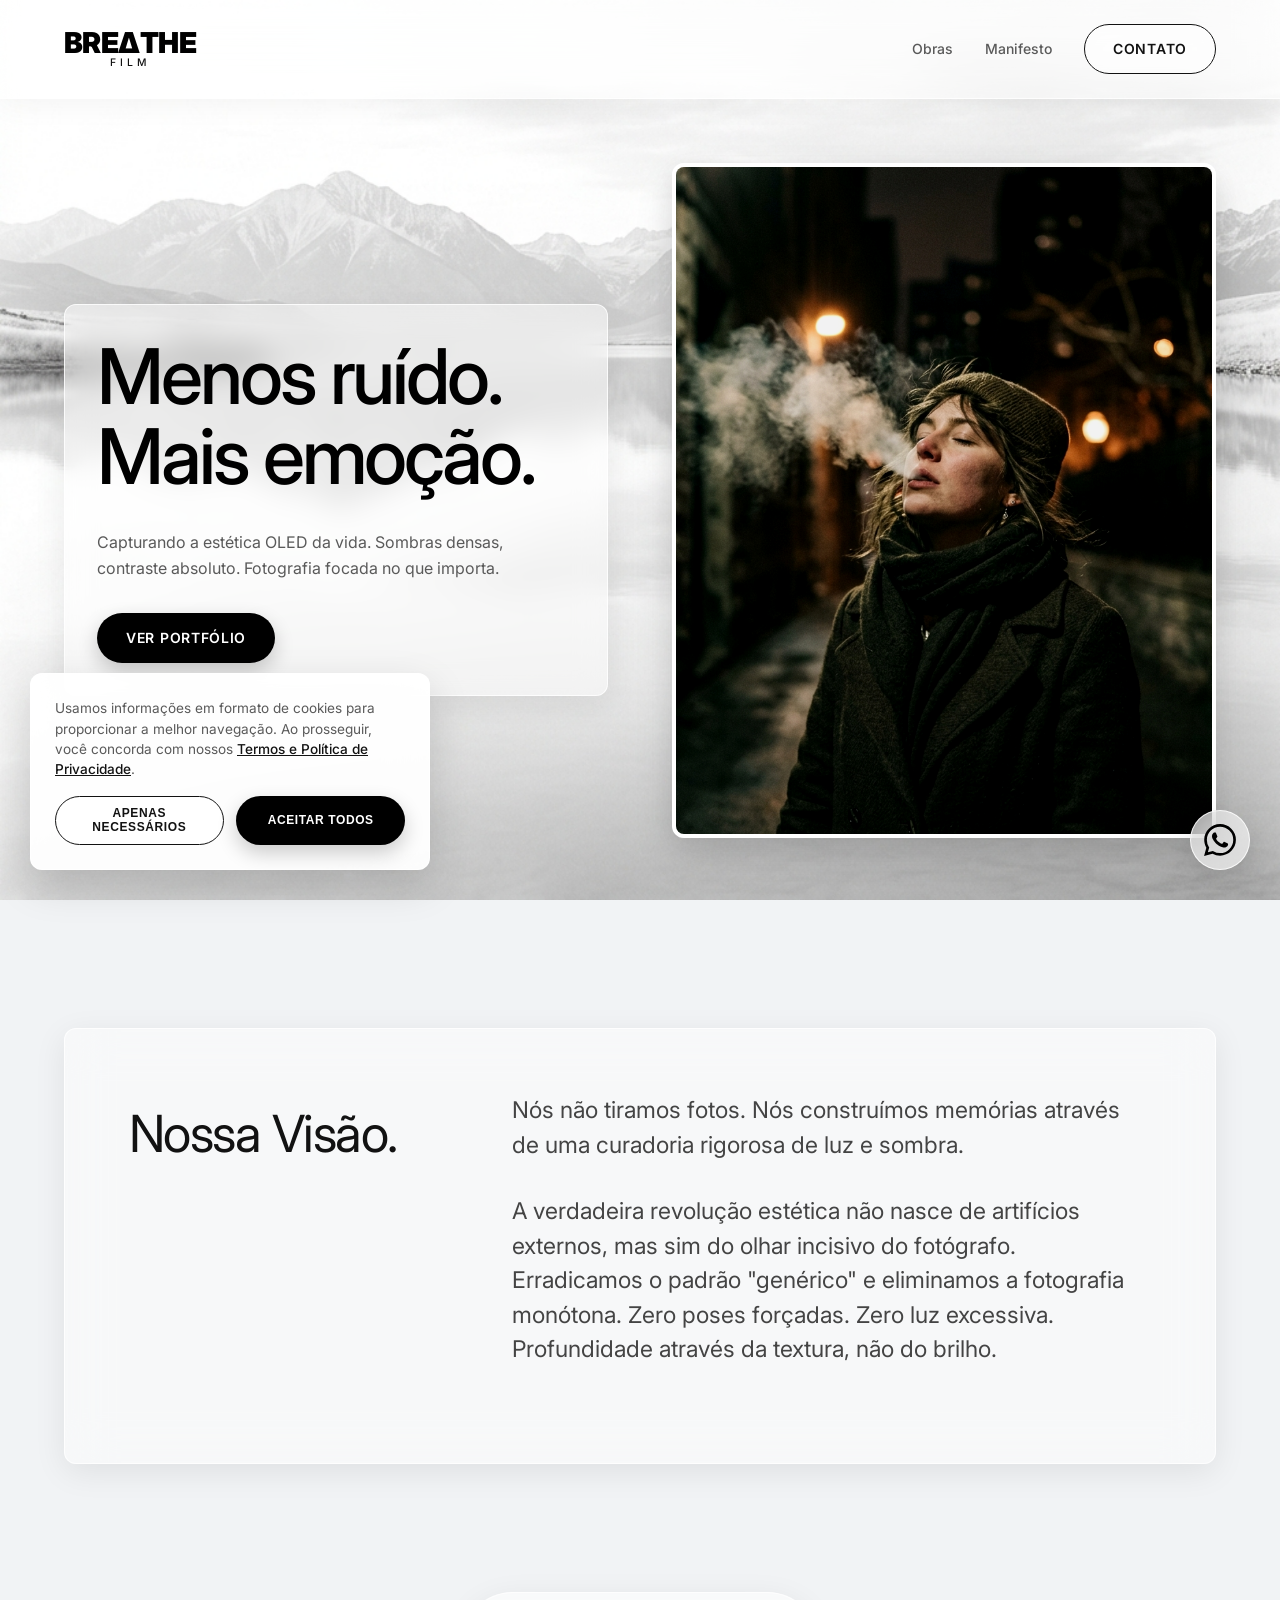
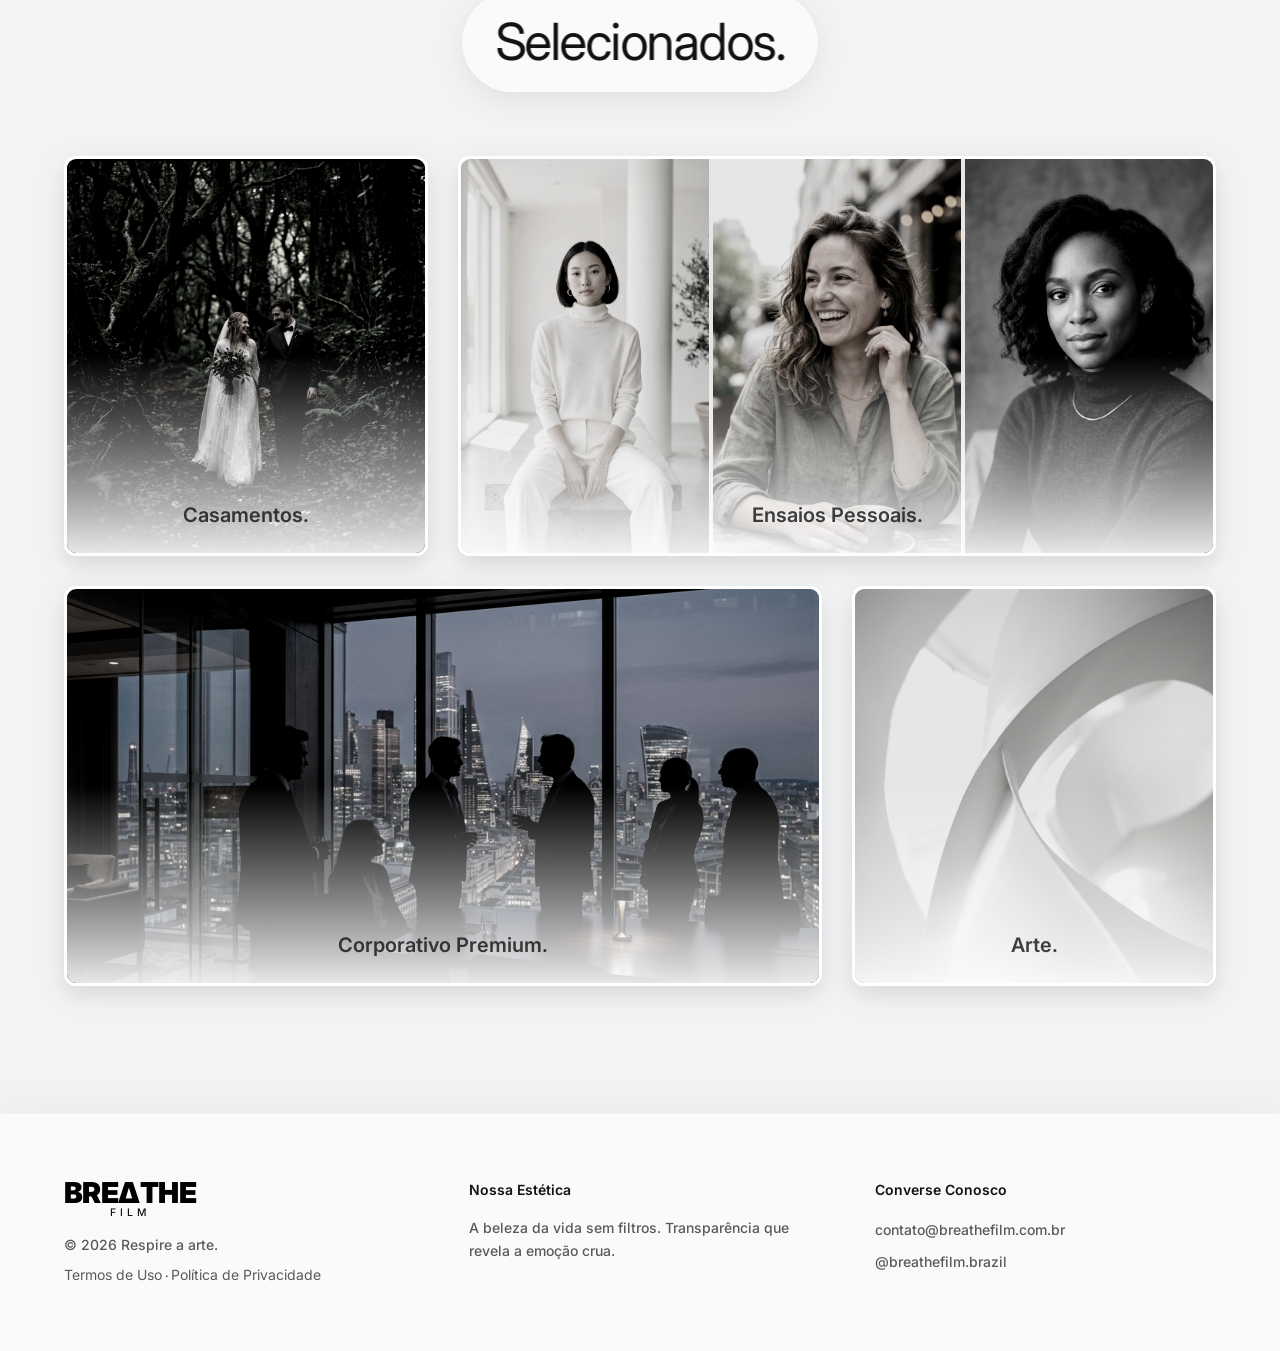
==== index.html @ 8955d92f "feat: expand portfolio with individual category pages and AI-generated imagery" ====
<!DOCTYPE html>
<html lang="pt-BR">
<head>
    <meta charset="UTF-8">
    <meta name="viewport" content="width=device-width, initial-scale=1.0">
    <title>Breathefilm | Produtora de Fotografia Premium & Cinematográfica</title>
    
    <!-- SEO & Meta Tags -->
    <meta name="description" content="A Breathefilm é uma empresa de fotografia especializada em ensaios cinematográficos, fotografia premium, casamentos e fine art. Fotógrafos profissionais que capturam a beleza da vida sem filtros.">
    <meta name="keywords" content="fotógrafo, fotógrafos, empresa de fotografia, fotografia premium, ensaios fotográficos, ensaios pessoais, produtora audiovisual, estúdio de fotografia, fine art, casamento, cinematográfico, Breathefilm">
    <meta name="robots" content="index, follow">
    <meta name="author" content="Breathefilm">
    <link rel="canonical" href="https://breathefilm.com.br/">
    
    <!-- Open Graph (Facebook, LinkedIn, AI crawlers) -->
    <meta property="og:type" content="website">
    <meta property="og:url" content="https://breathefilm.com.br/">
    <meta property="og:title" content="Breathefilm | Empresa de Fotografia Premium">
    <meta property="og:description" content="Ensaios fotográficos cinematográficos, casamentos e obras de arte fotográficas. Transformando sombras e luzes em memórias tangíveis e reais.">
    <meta property="og:image" content="https://breathefilm.com.br/breathefilm_hero.png">
    
    <!-- Schema.org Data (Crucial for AIs like ChatGPT/Perplexity and Google) -->
    <script type="application/ld+json">
    {
      "@context": "https://schema.org",
      "@type": "PhotographyBusiness",
      "name": "Breathefilm",
      "image": "https://breathefilm.com.br/breathefilm_hero.png",
      "@id": "https://breathefilm.com.br/",
      "url": "https://breathefilm.com.br/",
      "telephone": "+5519992449774",
      "email": "contato@breathefilm.com.br",
      "description": "Breathefilm é uma produtora estúdio de fotografia premium e fotógrafos focados em estética cinematográfica. Atuamos em casamentos, ensaios pessoais e fotografias artísticas sob curadoria impecável.",
      "sameAs": [
        "https://instagram.com/breathefilm.brazil"
      ]
    }
    </script>

    <link rel="stylesheet" href="style.css">
    <!-- Fonts incl. Black weights for the robust logo -->
    <link href="https://fonts.googleapis.com/css2?family=Inter:wght@300;400;500;600;800;900&display=swap" rel="stylesheet">
    <link rel="icon" href="favicon.svg" type="image/svg+xml">
</head>
<body>

    
    <nav>
        <div class="logo">
            <span class="logo-main">BRE&Delta;THE</span>
            <span class="logo-sub">FILM</span>
        </div>
        <div class="nav-links">
            <a href="#work">Obras</a>
            <a href="#manifesto">Manifesto</a>
            <a href="#contact" class="btn-outline">Contato</a>
        </div>
    </nav>

    <header class="hero">
        <div class="hero-content">
            <h1>Menos ruído.<br>Mais emoção.</h1>
            <p>Capturando a estética OLED da vida. Sombras densas, contraste absoluto. Fotografia focada no que importa.</p>
            <div class="hero-actions">
                <a href="#work" class="btn-primary">Ver Portfólio</a>
            </div>
        </div>
        <div class="hero-image">
            <!-- Usando a imagem gerada de alta qualidade. Copiarei a imagem posteriormente ou deixarei o source original -->
            <img src="breathefilm_hero.png" alt="Retrato Cinematográfico Breathefilm" id="hero-img">
        </div>
    </header>

    <section id="manifesto" class="manifesto-section">
        <div class="manifesto-grid">
            <div class="manifesto-title">
                <h2>Nossa Visão.</h2>
            </div>
            <div class="manifesto-text">
                <p>Nós não tiramos fotos. Nós construímos memórias através de uma curadoria rigorosa de luz e sombra.</p>
                <p>A verdadeira revolução estética não nasce de artifícios externos, mas sim do olhar incisivo do fotógrafo. Erradicamos o padrão "genérico" e eliminamos a fotografia monótona. Zero poses forçadas. Zero luz excessiva. Profundidade através da textura, não do brilho.</p>
            </div>
        </div>
    </section>

    <section id="work" class="work-section">
        <h2>Selecionados.</h2>
        <div class="portfolio-grid">
            <a href="casamentos.html" class="portfolio-item" style="text-decoration: none;">
                <img src="breathefilm_wedding.png" alt="Fotografia de Casamento" class="portfolio-img">
                <div class="dark-ph overlay-text">
                    <span>Casamentos.</span>
                </div>
            </a>
            <a href="ensaios-pessoais.html" class="portfolio-item col-span-2 mosaic-container" style="text-decoration: none;">
                <div class="mosaic-grid">
                    <img src="p1.png" alt="Ensaio 1" class="mosaic-img">
                    <img src="p2.png" alt="Ensaio 2" class="mosaic-img">
                    <img src="p3.png" alt="Ensaio 3" class="mosaic-img">
                </div>
                <div class="dark-ph overlay-text">
                    <span>Ensaios Pessoais.</span>
                </div>
            </a>
            <a href="corporativo-premium.html" class="portfolio-item col-span-2" style="text-decoration: none;">
                <img src="breathefilm_corp.png" alt="Fotografia Corporativa" class="portfolio-img">
                <div class="dark-ph overlay-text">
                    <span>Corporativo Premium.</span>
                </div>
            </a>
            <a href="arte.html" class="portfolio-item" style="text-decoration: none;">
                <img src="art.png" alt="Fotografia de Arte" class="portfolio-img">
                <div class="dark-ph overlay-text">
                    <span>Arte.</span>
                </div>
            </a>
        </div>
    </section>

    <footer id="contact">
        <div class="footer-content">
            <div class="footer-col">
                <div class="logo">
                    <span class="logo-main">BRE&Delta;THE</span>
                    <span class="logo-sub">FILM</span>
                </div>
                <p style="margin-top: 1rem; margin-bottom: 0.5rem;">&copy; 2026 Respire a arte.</p>
                <div class="legal-links" style="font-size: 0.75rem;">
                    <a href="#" data-modal="terms" class="link-hover" style="color: var(--text-muted); font-weight:400;">Termos de Uso</a> &middot; 
                    <a href="#" data-modal="privacy" class="link-hover" style="color: var(--text-muted); font-weight:400;">Política de Privacidade</a>
                </div>
            </div>
            <div class="footer-col">
                <h3>Nossa Estética</h3>
                <p>A beleza da vida sem filtros. Transparência que revela a emoção crua.</p>
            </div>
            <div class="footer-col">
                <h3>Converse Conosco</h3>
                <a href="mailto:contato@breathefilm.com.br" class="link-hover">contato@breathefilm.com.br</a><br>
                <a href="https://instagram.com/breathefilm.brazil" target="_blank" class="link-hover" style="display:inline-block; margin-top: 8px;">@breathefilm.brazil</a>
            </div>
        </div>
    </footer>

    <!-- WhatsApp Floating Button -->
    <a href="https://wa.me/5519992449774" target="_blank" class="whatsapp-float" aria-label="Falar conosco no WhatsApp">
        <svg xmlns="http://www.w3.org/2000/svg" viewBox="0 0 24 24" fill="currentColor">
            <path d="M17.472 14.382c-.297-.149-1.758-.867-2.03-.967-.273-.099-.471-.148-.67.15-.197.297-.767.966-.94 1.164-.173.199-.347.223-.644.075-.297-.15-1.255-.463-2.39-1.475-.888-.788-1.489-1.761-1.663-2.06-.173-.297-.018-.458.13-.606.134-.133.298-.347.446-.52.149-.174.198-.298.298-.497.099-.198.05-.371-.025-.52-.075-.149-.669-1.612-.916-2.207-.242-.579-.487-.5-.669-.51h-.57c-.198 0-.52.074-.792.372-.272.297-1.04 1.016-1.04 2.479 0 1.462 1.065 2.875 1.213 3.074.149.198 2.096 3.2 5.077 4.487.709.306 1.262.489 1.694.625.712.227 1.36.195 1.871.118.571-.085 1.758-.719 2.006-1.413.248-.694.248-1.289.173-1.413-.074-.124-.272-.198-.57-.347m-5.421 7.403h-.004a9.87 9.87 0 01-5.031-1.378l-.361-.214-3.741.982.998-3.648-.235-.374a9.86 9.86 0 01-1.51-5.26c.001-5.45 4.436-9.884 9.888-9.884 2.64 0 5.122 1.03 6.988 2.898a9.825 9.825 0 012.893 6.994c-.003 5.45-4.437 9.884-9.885 9.884m8.413-18.297A11.815 11.815 0 0012.05 0C5.495 0 .16 5.335.157 11.892c0 2.096.547 4.142 1.588 5.945L.057 24l6.305-1.654a11.882 11.882 0 005.683 1.448h.005c6.554 0 11.89-5.335 11.893-11.893a11.821 11.821 0 00-3.48-8.413Z"/>
        </svg>
    </a>

    <!-- Modals -->
    <div class="modal-overlay" id="terms-modal">
        <div class="modal-content">
            <button class="modal-close" aria-label="Fechar">&times;</button>
            <h2>Termos de Uso</h2>
            <div class="modal-body">
                <p>Ao acessar e utilizar o site da Breathefilm, você concorda com nossos termos. Todo o material visual (fotografias, layouts e design) e textos presentes neste site são de propriedade exclusiva da Breathefilm e estão protegidos por leis de direitos autorais e propriedade intelectual.</p>
                <p>É expressamente proibida a reprodução, cópia, distribuição ou uso comercial ou pessoal de nossas fotografias sem prévia autorização documentada e assinada pelos administradores da empresa.</p>
                <p>O conteúdo deste site destina-se estritamente à apreciação de portfólio e fins informativos sobre nossos serviços. Nos reservamos o direito de recusar serviços e atualizar estes termos sem aviso prévio.</p>
            </div>
        </div>
    </div>

    <div class="modal-overlay" id="privacy-modal">
        <div class="modal-content">
            <button class="modal-close" aria-label="Fechar">&times;</button>
            <h2>Política de Privacidade</h2>
            <div class="modal-body">
                <p>Esta Política de Privacidade descreve como a Breathefilm coleta e trata seus dados pessoais, em total conformidade com a Lei Geral de Proteção de Dados (LGPD - Lei nº 13.709/2018).</p>
                <p><strong>1. Coleta de Dados:</strong> Coletamos informações (como nome, e-mail e telefone) estritamente no momento do seu contato voluntário via WhatsApp ou e-mail, para os únicos fins de formular propostas e conversar sobre o seu evento ou ensaio.</p>
                <p><strong>2. Uso e Compartilhamento:</strong> Seus dados não são vendidos, alugados ou compartilhados com terceiros sob nenhuma hipótese legal não exigida. Seus dados são resguardados em banco de dados privado de acesso exclusivo da nossa equipe.</p>
                <p><strong>3. Seus Direitos (LGPD):</strong> Você detém o direito pleno de solicitar o acesso, revisão, alteração ou exclusão imediata de todos os seus dados contidos a qualquer momento entrando em contato através dos nossos canais abertos.</p>
            </div>
        </div>
    </div>

    <!-- Cookie Banner -->
    <div id="cookie-banner" class="cookie-banner">
        <p>Usamos informações em formato de cookies para proporcionar a melhor navegação. Ao prosseguir, você concorda com nossos <a href="#" data-modal="privacy">Termos e Política de Privacidade</a>.</p>
        <div class="cookie-actions">
            <button id="reject-cookies" class="btn-outline">Apenas Necessários</button>
            <button id="accept-cookies" class="btn-primary">Aceitar Todos</button>
        </div>
    </div>

    <script src="script.js"></script>
</body>
</html>
---- style.css ----
:root {
    --bg-color: #f1f3f5; /* Light backdrop */
    --text-primary: #121212;
    --text-muted: #5a5a5a;
    
    /* Light Glassmorphism Base */
    --glass-bg: rgba(255, 255, 255, 0.45);
    --glass-border: rgba(255, 255, 255, 0.8);
    --glass-highlight: rgba(255, 255, 255, 0.9);
    --glass-shadow: 0 8px 32px rgba(0, 0, 0, 0.08); /* Soft shadows */
    
    --accent: #000000;
    
    --space-sm: 1rem;
    --space-md: 2rem;
    --space-lg: 4rem;
    --space-xl: 8rem;
    
    --radius: 12px;
    --spring-ease: cubic-bezier(0.175, 0.885, 0.32, 1.275);
    --transition-smooth: 0.5s cubic-bezier(0.16, 1, 0.3, 1);
}

* {
    margin: 0;
    padding: 0;
    box-sizing: border-box;
}

body {
    background-color: var(--bg-color);
    background-image: url('bg-light.png');
    background-size: cover;
    background-position: center bottom;
    background-attachment: fixed;
    color: var(--text-primary);
    font-family: 'Inter', sans-serif;
    line-height: 1.6;
    -webkit-font-smoothing: antialiased;
    -moz-osx-font-smoothing: grayscale;
    overflow-x: hidden;
    position: relative;
}

/* :: Typography :: */
h1 {
    font-size: clamp(2.5rem, 6vw, 5.5rem);
    font-weight: 500;
    line-height: 1.05;
    letter-spacing: -0.04em;
    margin-bottom: var(--space-md);
    color: var(--accent);
}

h2 {
    font-size: clamp(2rem, 4vw, 3.5rem);
    font-weight: 400;
    letter-spacing: -0.03em;
    margin-bottom: var(--space-md);
}

p {
    font-size: clamp(1rem, 1.2vw, 1.125rem);
    color: var(--text-muted);
    max-width: 60ch;
}

a {
    color: var(--text-primary);
    text-decoration: none;
    transition: var(--transition-smooth);
}

/* :: Nav (Light Glassmorphism) :: */
nav {
    display: flex;
    justify-content: space-between;
    align-items: center;
    padding: 1.5rem 5%;
    position: fixed;
    top: 0;
    left: 0;
    width: 100%;
    z-index: 1000;
    background: rgba(255, 255, 255, 0.5);
    backdrop-filter: blur(20px);
    -webkit-backdrop-filter: blur(20px);
    border-bottom: 1px solid var(--glass-border);
    box-shadow: 0 4px 30px rgba(0, 0, 0, 0.05);
    transition: all var(--transition-smooth);
}

.logo {
    display: inline-flex;
    flex-direction: column;
    align-items: center;
    justify-content: center;
    line-height: 1;
}

.logo-main {
    font-weight: 900;
    font-size: 1.8rem;
    letter-spacing: -0.02em;
    color: var(--accent);
    text-transform: uppercase;
}

.logo-sub {
    font-weight: 500;
    font-size: 0.65rem;
    letter-spacing: 0.4em;
    text-transform: uppercase;
    color: var(--text-primary);
}

.nav-links {
    display: flex;
    gap: var(--space-md);
    align-items: center;
}

.nav-links a:not(.btn-outline) {
    font-size: 0.875rem;
    color: var(--text-muted);
    font-weight: 500;
    position: relative;
}

.nav-links a:not(.btn-outline)::after {
    content: '';
    position: absolute;
    bottom: -4px;
    left: 0;
    width: 0;
    height: 1px;
    background: var(--text-primary);
    transition: var(--transition-smooth);
}

.nav-links a:not(.btn-outline):hover {
    color: var(--text-primary);
}

.nav-links a:not(.btn-outline):hover::after {
    width: 100%;
}

/* :: Buttons :: */
.btn-outline, .btn-primary {
    display: inline-flex;
    align-items: center;
    justify-content: center;
    padding: 0.8rem 1.75rem;
    font-size: 0.875rem;
    font-weight: 600;
    border-radius: 50px;
    transition: var(--transition-smooth);
    cursor: pointer;
    text-transform: uppercase;
    letter-spacing: 0.05em;
    backdrop-filter: blur(10px);
    -webkit-backdrop-filter: blur(10px);
}

.btn-outline {
    background: rgba(255, 255, 255, 0.3);
    border: 1px solid var(--text-primary);
    color: var(--text-primary);
}

.btn-outline:hover {
    background: var(--text-primary);
    color: #ffffff;
    transform: translateY(-2px);
    box-shadow: 0 10px 20px rgba(0,0,0,0.15);
}

.btn-primary {
    background: var(--accent);
    color: #ffffff;
    border: 1px solid transparent;
    margin-top: var(--space-md);
    box-shadow: 0 8px 20px rgba(0,0,0,0.2);
}

.btn-primary:hover {
    background: #ffffff;
    color: var(--accent);
    border-color: var(--accent);
    transform: translateY(-2px);
    box-shadow: 0 12px 24px rgba(0,0,0,0.15);
}

/* :: Hero :: */
.hero {
    min-height: 100vh;
    display: grid;
    grid-template-columns: 1fr 1fr;
    align-items: center;
    padding: 100px 5% 0 5%;
    gap: var(--space-lg);
    position: relative;
    z-index: 10;
}

.hero-content {
    opacity: 0;
    transform: translateY(30px);
    animation: fadeUp 1s var(--transition-smooth) forwards;
    animation-delay: 0.2s;
    background: rgba(255, 255, 255, 0.5); /* Glass card for readability over background */
    padding: var(--space-md);
    border-radius: var(--radius);
    backdrop-filter: blur(15px);
    -webkit-backdrop-filter: blur(15px);
    border: 1px solid var(--glass-border);
    box-shadow: var(--glass-shadow);
}

.hero-image {
    position: relative;
    width: 100%;
    height: 75vh;
    border-radius: var(--radius);
    overflow: hidden;
    opacity: 0;
    animation: fadeUp 1s var(--transition-smooth) forwards;
    animation-delay: 0.4s;
    background: var(--glass-bg);
    border: 4px solid #ffffff;
    box-shadow: var(--glass-shadow), 0 20px 40px rgba(0,0,0,0.1);
}

.hero-image img {
    width: 100%;
    height: 100%;
    object-fit: cover;
    filter: sepia(0.05) contrast(1.05) brightness(0.95);
    transition: transform 15s ease, filter var(--transition-smooth);
}

.hero-image:hover img {
    transform: scale(1.08);
    filter: sepia(0) contrast(1.1) brightness(1);
}

/* :: Manifesto :: */
.manifesto-section {
    padding: var(--space-xl) 5%;
    position: relative;
    z-index: 10;
}

.manifesto-grid {
    display: grid;
    grid-template-columns: 1fr 2fr;
    gap: var(--space-lg);
    background: var(--glass-bg);
    backdrop-filter: blur(24px);
    -webkit-backdrop-filter: blur(24px);
    border: 1px solid var(--glass-border);
    border-radius: var(--radius);
    padding: var(--space-lg);
    box-shadow: var(--glass-shadow);
    transition: var(--transition-smooth);
}

.manifesto-grid:hover {
    background: var(--glass-highlight);
    transform: translateY(-5px);
    box-shadow: 0 15px 40px rgba(0,0,0,0.12);
}

.manifesto-text p {
    font-size: clamp(1.2rem, 1.8vw, 1.75rem);
    line-height: 1.5;
    margin-bottom: var(--space-md);
    color: #444444;
    transition: color var(--transition-smooth);
    font-weight: 400;
}

.manifesto-text p:hover {
    color: var(--text-primary);
}

/* :: Work / Portfolio :: */
.work-section {
    padding: 0 5% var(--space-xl) 5%;
    position: relative;
    z-index: 10;
}

.work-section h2 {
    text-align: center;
    margin-bottom: var(--space-lg);
    background: rgba(255, 255, 255, 0.6);
    display: inline-block;
    padding: 0.5rem 2rem;
    border-radius: 50px;
    backdrop-filter: blur(10px);
    -webkit-backdrop-filter: blur(10px);
    box-shadow: var(--glass-shadow);
    border: 1px solid var(--glass-border);
    margin-left: 50%;
    transform: translateX(-50%);
}

.portfolio-grid {
    display: grid;
    grid-template-columns: repeat(3, 1fr);
    grid-auto-rows: 400px;
    gap: 30px;
}

.portfolio-item {
    position: relative;
    border-radius: var(--radius);
    overflow: hidden;
    background: rgba(255,255,255,0.7);
    backdrop-filter: blur(12px);
    -webkit-backdrop-filter: blur(12px);
    border: 3px solid #ffffff;
    box-shadow: var(--glass-shadow), 0 10px 20px rgba(0,0,0,0.05);
    transition: var(--transition-smooth);
    cursor: crosshair;
}

.portfolio-img {
    width: 100%;
    height: 100%;
    object-fit: cover;
    filter: grayscale(0.8) contrast(1.1) brightness(0.9);
    transition: transform 10s ease, filter var(--transition-smooth);
}

.portfolio-item:hover {
    border-color: #ffffff;
    box-shadow: 0 15px 40px rgba(0,0,0,0.15);
    transform: translateY(-8px);
}

.portfolio-item:hover .portfolio-img,
.portfolio-item:hover .mosaic-grid {
    transform: scale(1.05);
    filter: grayscale(0) contrast(1.1) brightness(1.05);
}

@media (max-width: 1024px) {
    .portfolio-item.in-view {
        border-color: #ffffff;
        box-shadow: 0 15px 40px rgba(0,0,0,0.15);
        transform: translateY(-8px);
    }
    
    .portfolio-item.in-view .portfolio-img,
    .portfolio-item.in-view .mosaic-grid {
        transform: scale(1.05);
        filter: grayscale(0) contrast(1.1) brightness(1.05);
    }
}

.mosaic-grid {
    display: grid;
    grid-template-columns: repeat(3, 1fr);
    width: 100%;
    height: 100%;
    gap: 4px;
    transition: transform 10s ease, filter var(--transition-smooth);
    filter: grayscale(0.8) contrast(1.1) brightness(0.9);
    background: #ffffff;
}

.mosaic-img {
    width: 100%;
    height: 100%;
    object-fit: cover;
}

.col-span-2 {
    grid-column: span 2;
}

.dark-ph {
    width: 100%;
    height: 100%;
    display: flex;
    align-items: center;
    justify-content: center;
    font-size: 1.25rem;
    font-weight: 500;
    color: var(--text-muted);
    transition: transform var(--transition-smooth);
}

.overlay-text {
    position: absolute;
    top: 0;
    left: 0;
    z-index: 10;
    pointer-events: none;
    background: linear-gradient(to top, rgba(255,255,255,0.9) 0%, rgba(255,255,255,0) 50%);
    width: 100%;
    height: 100%;
    display: flex;
    align-items: flex-end;
    padding: 2rem;
}

.overlay-text span {
    color: var(--text-primary);
    transform: translateY(10px);
    opacity: 0.8;
    transition: var(--transition-smooth);
    font-weight: 600;
}

.portfolio-item:hover .overlay-text span {
    transform: translateY(0);
    opacity: 1;
}

.portfolio-item:hover .dark-ph {
    transform: scale(1.02);
    color: var(--text-primary);
}

@media (max-width: 1024px) {
    .portfolio-item.in-view .overlay-text span {
        transform: translateY(0);
        opacity: 1;
    }

    .portfolio-item.in-view .dark-ph {
        transform: scale(1.02);
        color: var(--text-primary);
    }
}

/* :: Footer :: */
footer {
    padding: var(--space-lg) 5%;
    border-top: 1px solid var(--glass-border);
    background: rgba(255,255,255,0.6);
    backdrop-filter: blur(20px);
    -webkit-backdrop-filter: blur(20px);
    position: relative;
    z-index: 10;
    box-shadow: 0 -10px 40px rgba(0,0,0,0.03);
}

.footer-content {
    display: grid;
    grid-template-columns: repeat(3, 1fr);
    gap: var(--space-lg);
}

footer h3 {
    font-size: 0.875rem;
    font-weight: 600;
    margin-bottom: var(--space-sm);
    color: var(--text-primary);
}

footer p, footer a {
    font-size: 0.875rem;
    color: var(--text-muted);
    font-weight: 500;
}

.link-hover:hover {
    color: var(--text-primary);
    text-decoration: underline;
    text-underline-offset: 4px;
}

/* :: Animations :: */
@keyframes fadeUp {
    from {
        opacity: 0;
        transform: translateY(30px);
    }
    to {
        opacity: 1;
        transform: translateY(0);
    }
}

/* :: WhatsApp Floating Button :: */
.whatsapp-float {
    position: fixed;
    bottom: 30px;
    right: 30px;
    width: 60px;
    height: 60px;
    background: rgba(255, 255, 255, 0.6);
    backdrop-filter: blur(20px);
    -webkit-backdrop-filter: blur(20px);
    border: 1px solid var(--glass-border);
    border-radius: 50%;
    display: flex;
    align-items: center;
    justify-content: center;
    color: var(--accent);
    box-shadow: 0 10px 25px rgba(0,0,0,0.1);
    z-index: 9999;
    transition: var(--transition-smooth);
}

.whatsapp-float:hover {
    background: var(--text-primary);
    color: #ffffff;
    transform: translateY(-5px) scale(1.05);
    box-shadow: 0 15px 35px rgba(0,0,0,0.25);
    border-color: transparent;
}

.whatsapp-float svg {
    width: 32px;
    height: 32px;
}

/* :: Modals :: */
.modal-overlay {
    position: fixed;
    top: 0;
    left: 0;
    width: 100vw;
    height: 100vh;
    background: rgba(0, 0, 0, 0.5);
    backdrop-filter: blur(12px);
    -webkit-backdrop-filter: blur(12px);
    display: flex;
    align-items: center;
    justify-content: center;
    z-index: 10000;
    opacity: 0;
    pointer-events: none;
    transition: var(--transition-smooth);
}

.modal-overlay.active {
    opacity: 1;
    pointer-events: all;
}

.modal-content {
    background: rgba(255, 255, 255, 0.9);
    backdrop-filter: blur(24px);
    -webkit-backdrop-filter: blur(24px);
    border: 1px solid var(--glass-border);
    border-radius: var(--radius);
    width: 90%;
    max-width: 650px;
    padding: var(--space-lg);
    box-shadow: 0 40px 80px rgba(0,0,0,0.2);
    transform: translateY(30px) scale(0.95);
    transition: var(--transition-smooth);
    position: relative;
    max-height: 85vh;
    overflow-y: auto;
}

.modal-overlay.active .modal-content {
    transform: translateY(0) scale(1);
}

.modal-content h2 {
    font-size: 1.7rem;
    margin-bottom: 1.5rem;
    color: var(--accent);
}

.modal-body p {
    font-size: 0.95rem;
    color: var(--text-muted);
    margin-bottom: 1.2rem;
    line-height: 1.6;
}

.modal-body strong {
    color: var(--text-primary);
}

.modal-close {
    position: absolute;
    top: 20px;
    right: 20px;
    background: transparent;
    border: none;
    font-size: 2rem;
    line-height: 1;
    cursor: pointer;
    color: var(--text-muted);
    transition: var(--transition-smooth);
}

.modal-close:hover {
    color: var(--accent);
}

/* :: Cookie Banner :: */
.cookie-banner {
    position: fixed;
    bottom: 30px;
    left: 30px;
    max-width: 400px;
    background: rgba(255, 255, 255, 0.95);
    backdrop-filter: blur(20px);
    -webkit-backdrop-filter: blur(20px);
    border: 1px solid var(--glass-border);
    border-radius: var(--radius);
    padding: 1.5rem;
    box-shadow: 0 15px 40px rgba(0,0,0,0.15);
    display: flex;
    flex-direction: column;
    gap: 1rem;
    z-index: 9998;
    transform: translateY(150%);
    opacity: 0;
    transition: transform 0.6s cubic-bezier(0.16, 1, 0.3, 1), opacity 0.6s ease;
}

.cookie-banner.show {
    transform: translateY(0);
    opacity: 1;
}

.cookie-banner p {
    font-size: 0.85rem;
    color: var(--text-muted);
    margin: 0;
    line-height: 1.5;
}

.cookie-banner p a {
    color: var(--text-primary);
    text-decoration: underline;
    font-weight: 500;
}

.cookie-actions {
    display: flex;
    gap: 0.8rem;
    width: 100%;
}

.cookie-actions button {
    flex: 1;
    padding: 0.6rem 1rem;
    font-size: 0.75rem;
    margin: 0;
}

/* :: Internal Pages / Categories :: */
.internal-page {
    padding-top: 151px; /* Avoid nav overlap */
}

.internal-hero {
    padding: var(--space-lg) 5%;
    text-align: center;
    background: var(--glass-bg);
    backdrop-filter: blur(20px);
    -webkit-backdrop-filter: blur(20px);
    border-bottom: 1px solid var(--glass-border);
    margin-bottom: var(--space-lg);
}

.internal-hero h1 {
    font-size: clamp(2.5rem, 5vw, 4rem);
    margin-bottom: 0.5rem;
}

.internal-hero p {
    margin: 0 auto;
    font-size: 1.1rem;
}

.btn-back {
    position: absolute;
    left: 5%;
    top: 50%;
    transform: translateY(-50%);
    display: flex;
    align-items: center;
    gap: 8px;
    font-weight: 600;
    font-size: 0.875rem;
    color: var(--text-muted);
    transition: var(--transition-smooth);
}

.btn-back:hover {
    color: var(--text-primary);
    transform: translateY(-50%) translateX(-5px);
}

.gallery-grid {
    display: grid;
    grid-template-columns: repeat(auto-fill, minmax(350px, 1fr));
    grid-auto-rows: 450px;
    gap: 30px;
    padding: 0 5% var(--space-xl) 5%;
}

.gallery-item {
    position: relative;
    border-radius: var(--radius);
    overflow: hidden;
    background: #ffffff;
    border: 3px solid #ffffff;
    box-shadow: var(--glass-shadow);
    transition: var(--transition-smooth);
}

.gallery-img {
    width: 100%;
    height: 100%;
    object-fit: cover;
    filter: grayscale(0.2) contrast(1.05);
    transition: transform 10s ease;
}

.gallery-item:hover .gallery-img {
    transform: scale(1.1);
    filter: grayscale(0) contrast(1.1);
}

@media (max-width: 768px) {
    .internal-page {
        padding-top: 140px;
    }
    .btn-back {
        position: static;
        transform: none;
        justify-content: center;
        margin-bottom: 1rem;
    }
    .btn-back:hover {
        transform: translateX(-5px);
    }
    .gallery-grid {
        grid-template-columns: 1fr;
        grid-auto-rows: 350px;
    }
}

/* :: Responsive Tweaks :: */
@media (max-width: 1024px) {
    .manifesto-grid {
        grid-template-columns: 1fr;
        padding: var(--space-md);
    }
    .portfolio-grid {
        grid-template-columns: repeat(2, 1fr);
    }
    .col-span-2 {
        grid-column: span 1;
    }
    .portfolio-grid .portfolio-item:nth-child(2) {
        grid-column: span 2;
    }
}

@media (max-width: 768px) {
    h1 {
        margin-top: 0;
        font-size: clamp(2.2rem, 8vw, 3rem);
    }
    nav {
        flex-direction: column;
        gap: 0.5rem;
        padding: 0.8rem 5%;
    }
    .nav-links {
        gap: 1rem;
        flex-wrap: wrap;
        justify-content: center;
    }
    .logo-main {
        font-size: 1.5rem;
    }
    .hero {
        grid-template-columns: 1fr;
        padding-top: 130px;
        text-align: center;
        gap: 1.5rem;
    }
    .hero-content {
        margin-bottom: 0;
        padding: 1.25rem;
    }
    .hero-actions {
        display: flex;
        justify-content: center;
    }
    .hero-image {
        height: 45vh;
        margin-top: 0;
    }
    
    .manifesto-section {
        padding: var(--space-lg) 5%;
    }
    .manifesto-grid {
        padding: 1.5rem;
    }
    .manifesto-text p {
        font-size: 1.1rem;
    }
    
    .portfolio-grid {
        grid-template-columns: 1fr;
        grid-auto-rows: 300px;
        gap: 20px;
    }
    .col-span-2 {
        grid-column: span 1;
    }
    .portfolio-grid .portfolio-item:nth-child(2) {
        grid-column: span 1;
    }
    
    .footer-content {
        grid-template-columns: 1fr;
        text-align: center;
        gap: var(--space-md);
    }
    
    .whatsapp-float {
        bottom: 20px;
        right: 20px;
        width: 50px;
        height: 50px;
    }
    .whatsapp-float svg {
        width: 26px;
        height: 26px;
    }
    
    .cookie-banner {
        bottom: 20px;
        left: 20px;
        right: 20px;
        width: auto;
        max-width: calc(100% - 40px);
    }
    
    .cookie-actions {
        flex-direction: column;
    }
    
    .cookie-actions button {
        width: 100%;
    }
}

@media (max-width: 480px) {
    .nav-links {
        gap: 0.8rem;
    }
    .nav-links a:not(.btn-outline) {
        font-size: 0.8rem;
    }
    .btn-outline, .btn-primary {
        padding: 0.6rem 1.25rem;
        font-size: 0.8rem;
    }
    .hero-image {
        height: 35vh;
    }
    p {
        font-size: 0.95rem;
    }
}
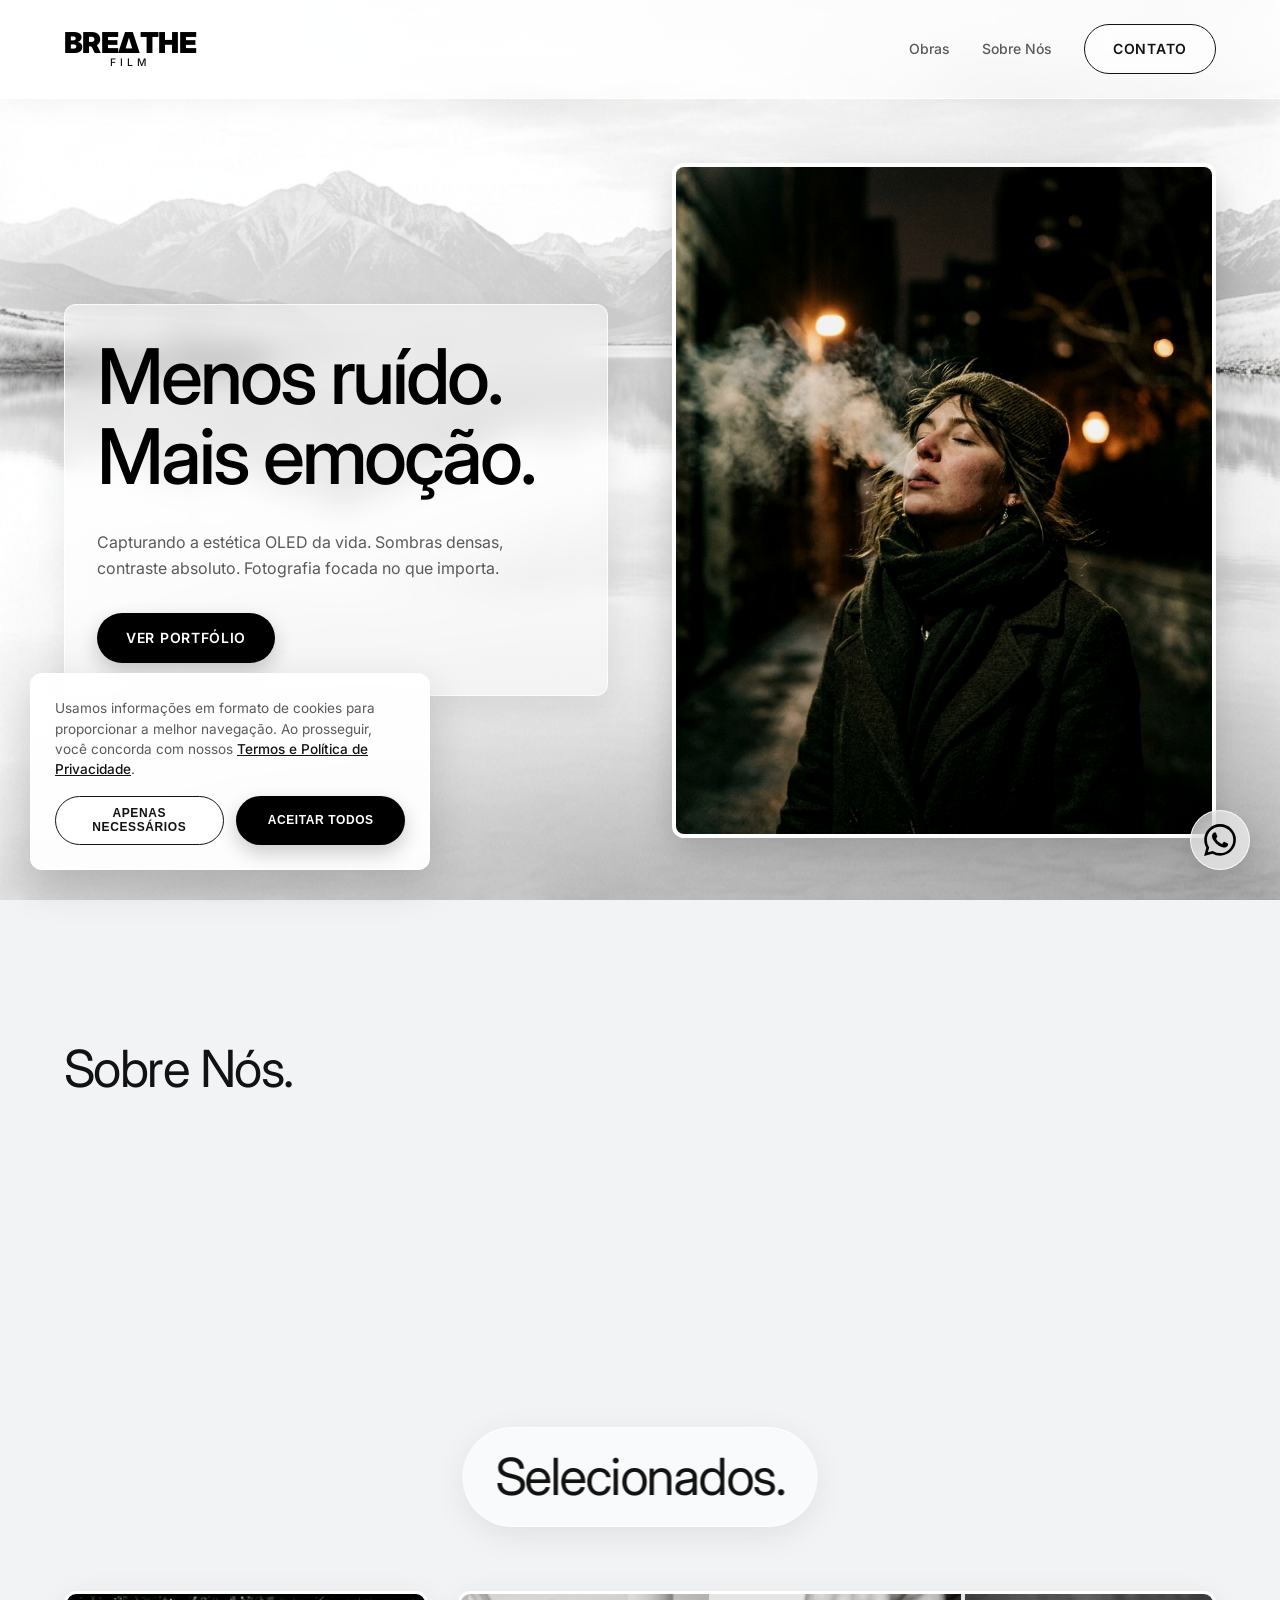
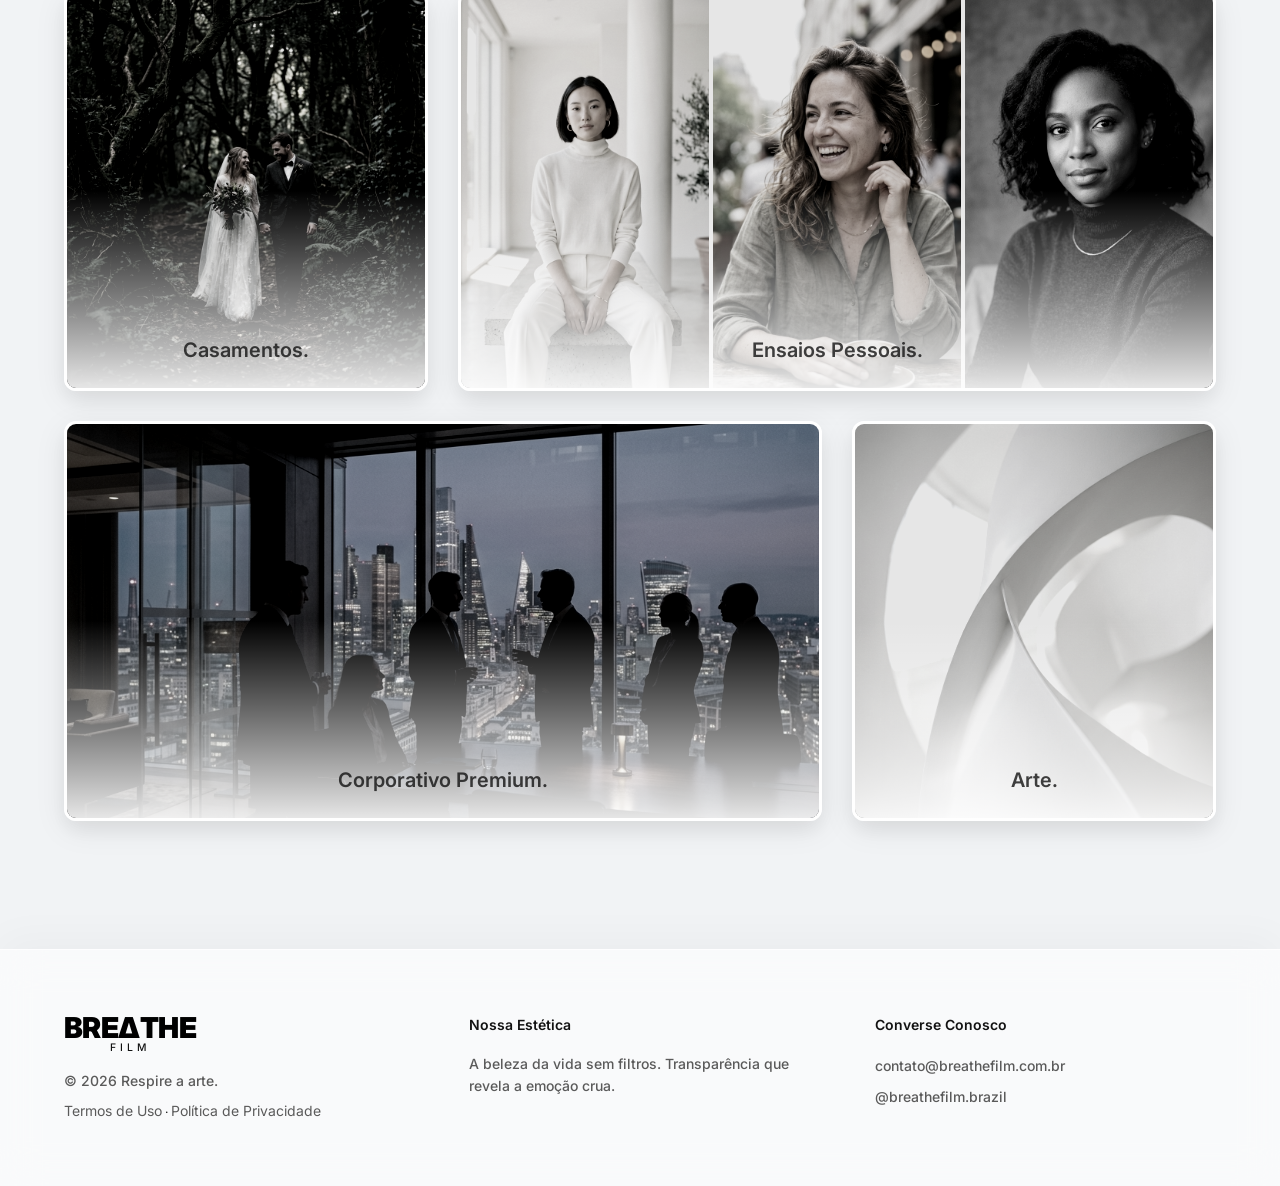
==== commit 3f12ce72: "content: rename 'Manifesto' section to 'Sobre Nós'" ====
--- a/index.html
+++ b/index.html
@@ -52,7 +52,7 @@
         </div>
         <div class="nav-links">
             <a href="#work">Obras</a>
-            <a href="#manifesto">Manifesto</a>
+            <a href="#about">Sobre Nós</a>
             <a href="#contact" class="btn-outline">Contato</a>
         </div>
     </nav>
@@ -71,12 +71,12 @@
         </div>
     </header>
 
-    <section id="manifesto" class="manifesto-section">
-        <div class="manifesto-grid">
-            <div class="manifesto-title">
-                <h2>Nossa Visão.</h2>
+    <section id="about" class="about-section">
+        <div class="about-grid">
+            <div class="about-title">
+                <h2>Sobre Nós.</h2>
             </div>
-            <div class="manifesto-text">
+            <div class="about-text">
                 <p>Nós não tiramos fotos. Nós construímos memórias através de uma curadoria rigorosa de luz e sombra.</p>
                 <p>A verdadeira revolução estética não nasce de artifícios externos, mas sim do olhar incisivo do fotógrafo. Erradicamos o padrão "genérico" e eliminamos a fotografia monótona. Zero poses forçadas. Zero luz excessiva. Profundidade através da textura, não do brilho.</p>
             </div>
--- a/style.css
+++ b/style.css
@@ -245,44 +245,37 @@
     filter: sepia(0) contrast(1.1) brightness(1);
 }
 
-/* :: Manifesto :: */
-.manifesto-section {
+/* :: Sobre Nós :: */
+.about-section {
     padding: var(--space-xl) 5%;
-    position: relative;
-    z-index: 10;
-}
-
-.manifesto-grid {
+    background: var(--bg-primary);
+}
+
+.about-grid {
     display: grid;
     grid-template-columns: 1fr 2fr;
-    gap: var(--space-lg);
-    background: var(--glass-bg);
-    backdrop-filter: blur(24px);
-    -webkit-backdrop-filter: blur(24px);
-    border: 1px solid var(--glass-border);
-    border-radius: var(--radius);
-    padding: var(--space-lg);
-    box-shadow: var(--glass-shadow);
-    transition: var(--transition-smooth);
-}
-
-.manifesto-grid:hover {
+    gap: 50px;
+    max-width: 1200px;
+    margin: 0 auto;
+    transition: transform 0.6s var(--ease-out);
+}
+
+.about-grid:hover {
+    transform: translateY(-5px);
+}
+
+.about-text p {
+    font-size: clamp(1.1rem, 1.5vw, 1.4rem);
+    line-height: 1.8;
+    color: var(--text-muted);
+    margin-bottom: var(--space-md);
+    transition: color 0.4s ease;
+}
+
+.about-text p:hover {
     background: var(--glass-highlight);
     transform: translateY(-5px);
     box-shadow: 0 15px 40px rgba(0,0,0,0.12);
-}
-
-.manifesto-text p {
-    font-size: clamp(1.2rem, 1.8vw, 1.75rem);
-    line-height: 1.5;
-    margin-bottom: var(--space-md);
-    color: #444444;
-    transition: color var(--transition-smooth);
-    font-weight: 400;
-}
-
-.manifesto-text p:hover {
-    color: var(--text-primary);
 }
 
 /* :: Work / Portfolio :: */
@@ -699,9 +692,9 @@
 
 .gallery-grid {
     display: grid;
-    grid-template-columns: repeat(auto-fill, minmax(350px, 1fr));
-    grid-auto-rows: 450px;
-    gap: 30px;
+    grid-template-columns: repeat(4, 1fr);
+    grid-auto-rows: 400px;
+    gap: 20px;
     padding: 0 5% var(--space-xl) 5%;
 }
 
@@ -749,7 +742,7 @@
 
 /* :: Responsive Tweaks :: */
 @media (max-width: 1024px) {
-    .manifesto-grid {
+    .about-grid {
         grid-template-columns: 1fr;
         padding: var(--space-md);
     }
@@ -801,13 +794,14 @@
         margin-top: 0;
     }
     
-    .manifesto-section {
+    .about-section {
         padding: var(--space-lg) 5%;
     }
-    .manifesto-grid {
+    .about-grid {
         padding: 1.5rem;
-    }
-    .manifesto-text p {
+        transform: none !important;
+    }
+    .about-text p {
         font-size: 1.1rem;
     }
     
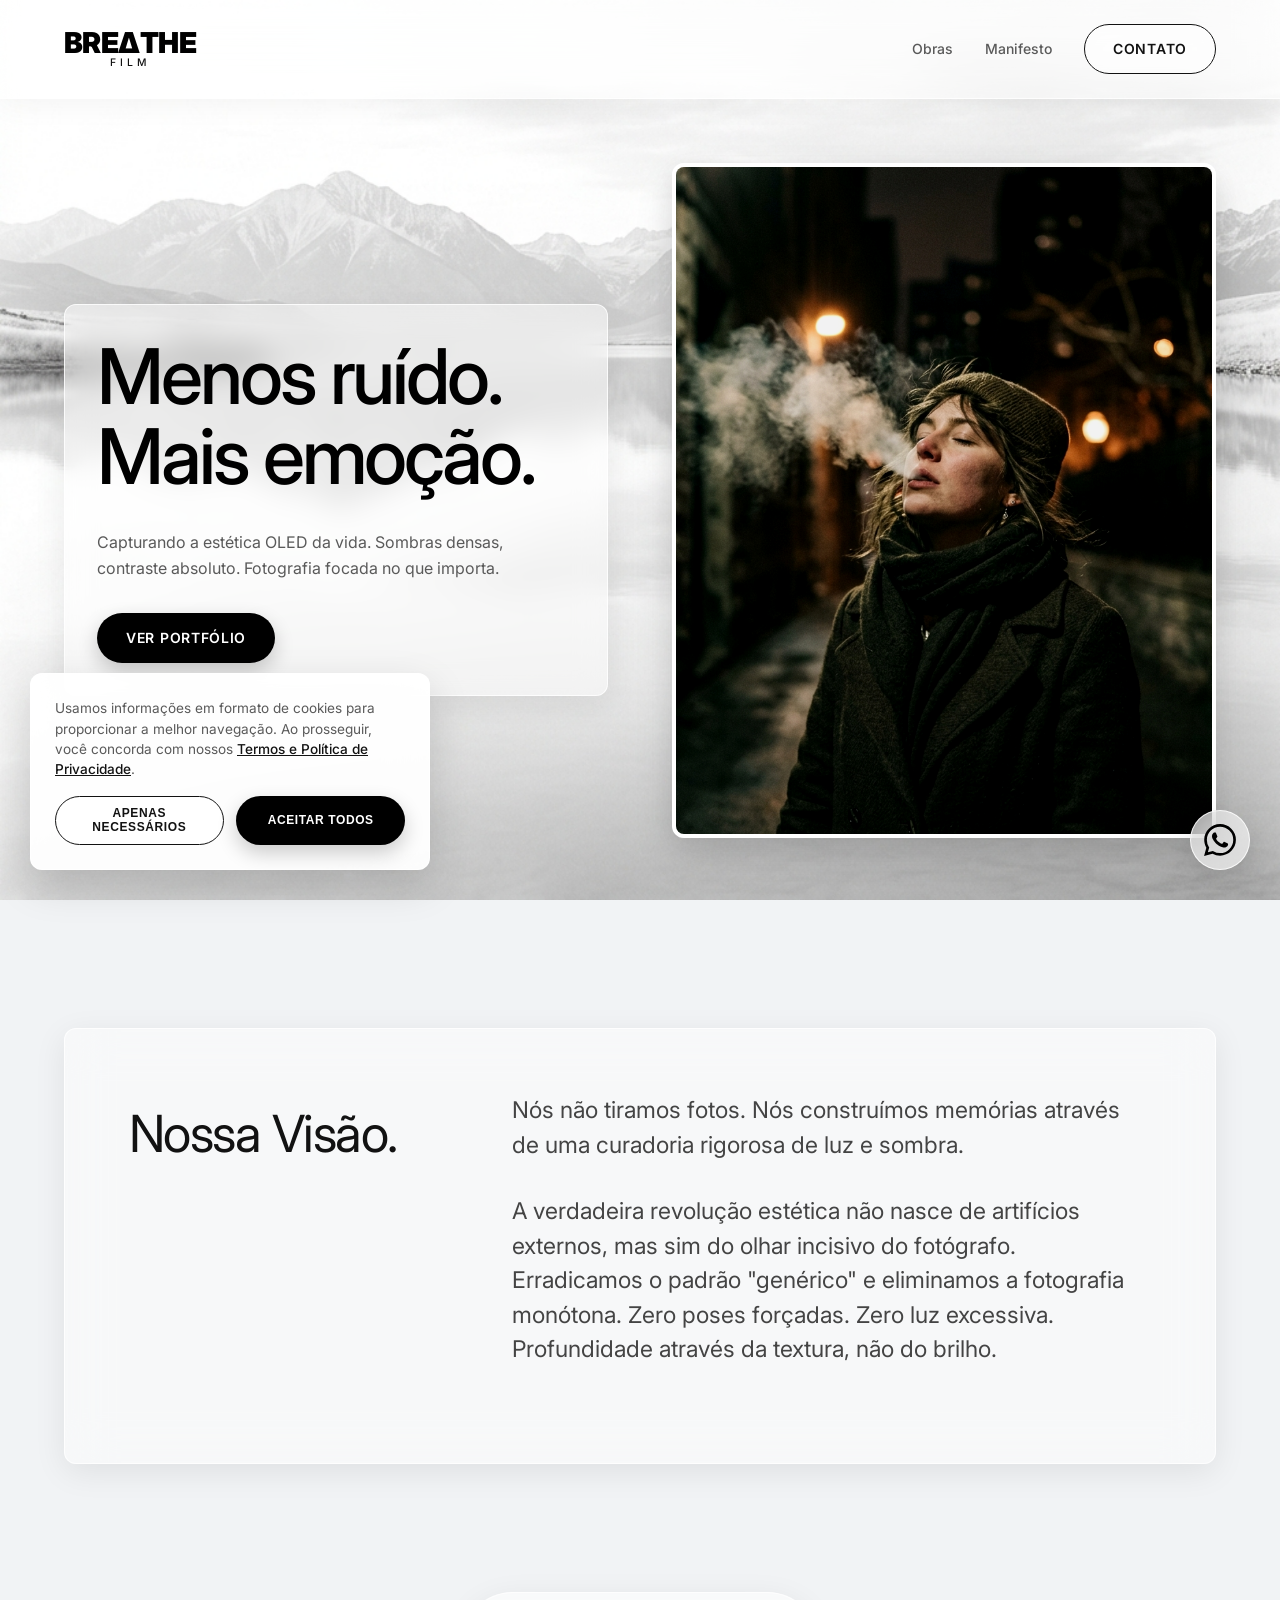
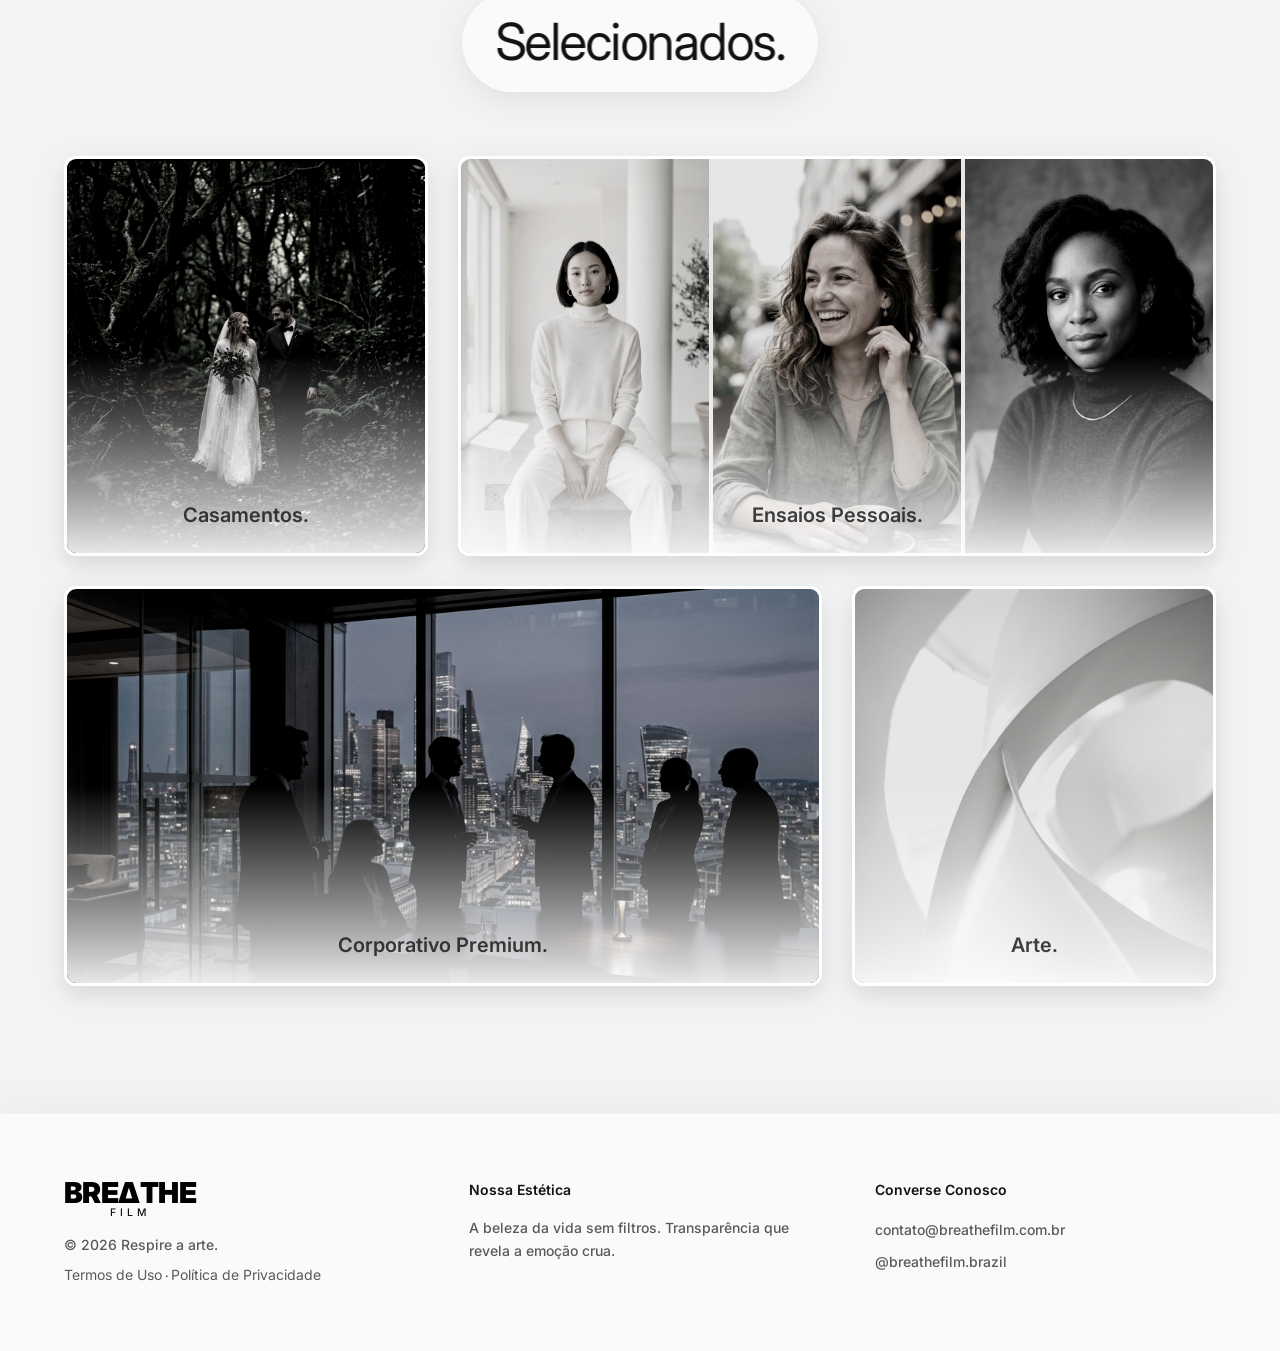
==== commit 8f210e2f: "Revert "content: rename 'Manifesto' section to 'Sobre Nós'" This reverts commit 3f12ce7232db748717b5" ====
--- a/index.html
+++ b/index.html
@@ -52,7 +52,7 @@
         </div>
         <div class="nav-links">
             <a href="#work">Obras</a>
-            <a href="#about">Sobre Nós</a>
+            <a href="#manifesto">Manifesto</a>
             <a href="#contact" class="btn-outline">Contato</a>
         </div>
     </nav>
@@ -71,12 +71,12 @@
         </div>
     </header>
 
-    <section id="about" class="about-section">
-        <div class="about-grid">
-            <div class="about-title">
-                <h2>Sobre Nós.</h2>
+    <section id="manifesto" class="manifesto-section">
+        <div class="manifesto-grid">
+            <div class="manifesto-title">
+                <h2>Nossa Visão.</h2>
             </div>
-            <div class="about-text">
+            <div class="manifesto-text">
                 <p>Nós não tiramos fotos. Nós construímos memórias através de uma curadoria rigorosa de luz e sombra.</p>
                 <p>A verdadeira revolução estética não nasce de artifícios externos, mas sim do olhar incisivo do fotógrafo. Erradicamos o padrão "genérico" e eliminamos a fotografia monótona. Zero poses forçadas. Zero luz excessiva. Profundidade através da textura, não do brilho.</p>
             </div>
--- a/style.css
+++ b/style.css
@@ -245,37 +245,44 @@
     filter: sepia(0) contrast(1.1) brightness(1);
 }
 
-/* :: Sobre Nós :: */
-.about-section {
+/* :: Manifesto :: */
+.manifesto-section {
     padding: var(--space-xl) 5%;
-    background: var(--bg-primary);
-}
-
-.about-grid {
+    position: relative;
+    z-index: 10;
+}
+
+.manifesto-grid {
     display: grid;
     grid-template-columns: 1fr 2fr;
-    gap: 50px;
-    max-width: 1200px;
-    margin: 0 auto;
-    transition: transform 0.6s var(--ease-out);
-}
-
-.about-grid:hover {
-    transform: translateY(-5px);
-}
-
-.about-text p {
-    font-size: clamp(1.1rem, 1.5vw, 1.4rem);
-    line-height: 1.8;
-    color: var(--text-muted);
-    margin-bottom: var(--space-md);
-    transition: color 0.4s ease;
-}
-
-.about-text p:hover {
+    gap: var(--space-lg);
+    background: var(--glass-bg);
+    backdrop-filter: blur(24px);
+    -webkit-backdrop-filter: blur(24px);
+    border: 1px solid var(--glass-border);
+    border-radius: var(--radius);
+    padding: var(--space-lg);
+    box-shadow: var(--glass-shadow);
+    transition: var(--transition-smooth);
+}
+
+.manifesto-grid:hover {
     background: var(--glass-highlight);
     transform: translateY(-5px);
     box-shadow: 0 15px 40px rgba(0,0,0,0.12);
+}
+
+.manifesto-text p {
+    font-size: clamp(1.2rem, 1.8vw, 1.75rem);
+    line-height: 1.5;
+    margin-bottom: var(--space-md);
+    color: #444444;
+    transition: color var(--transition-smooth);
+    font-weight: 400;
+}
+
+.manifesto-text p:hover {
+    color: var(--text-primary);
 }
 
 /* :: Work / Portfolio :: */
@@ -742,7 +749,7 @@
 
 /* :: Responsive Tweaks :: */
 @media (max-width: 1024px) {
-    .about-grid {
+    .manifesto-grid {
         grid-template-columns: 1fr;
         padding: var(--space-md);
     }
@@ -794,14 +801,13 @@
         margin-top: 0;
     }
     
-    .about-section {
+    .manifesto-section {
         padding: var(--space-lg) 5%;
     }
-    .about-grid {
+    .manifesto-grid {
         padding: 1.5rem;
-        transform: none !important;
-    }
-    .about-text p {
+    }
+    .manifesto-text p {
         font-size: 1.1rem;
     }
     
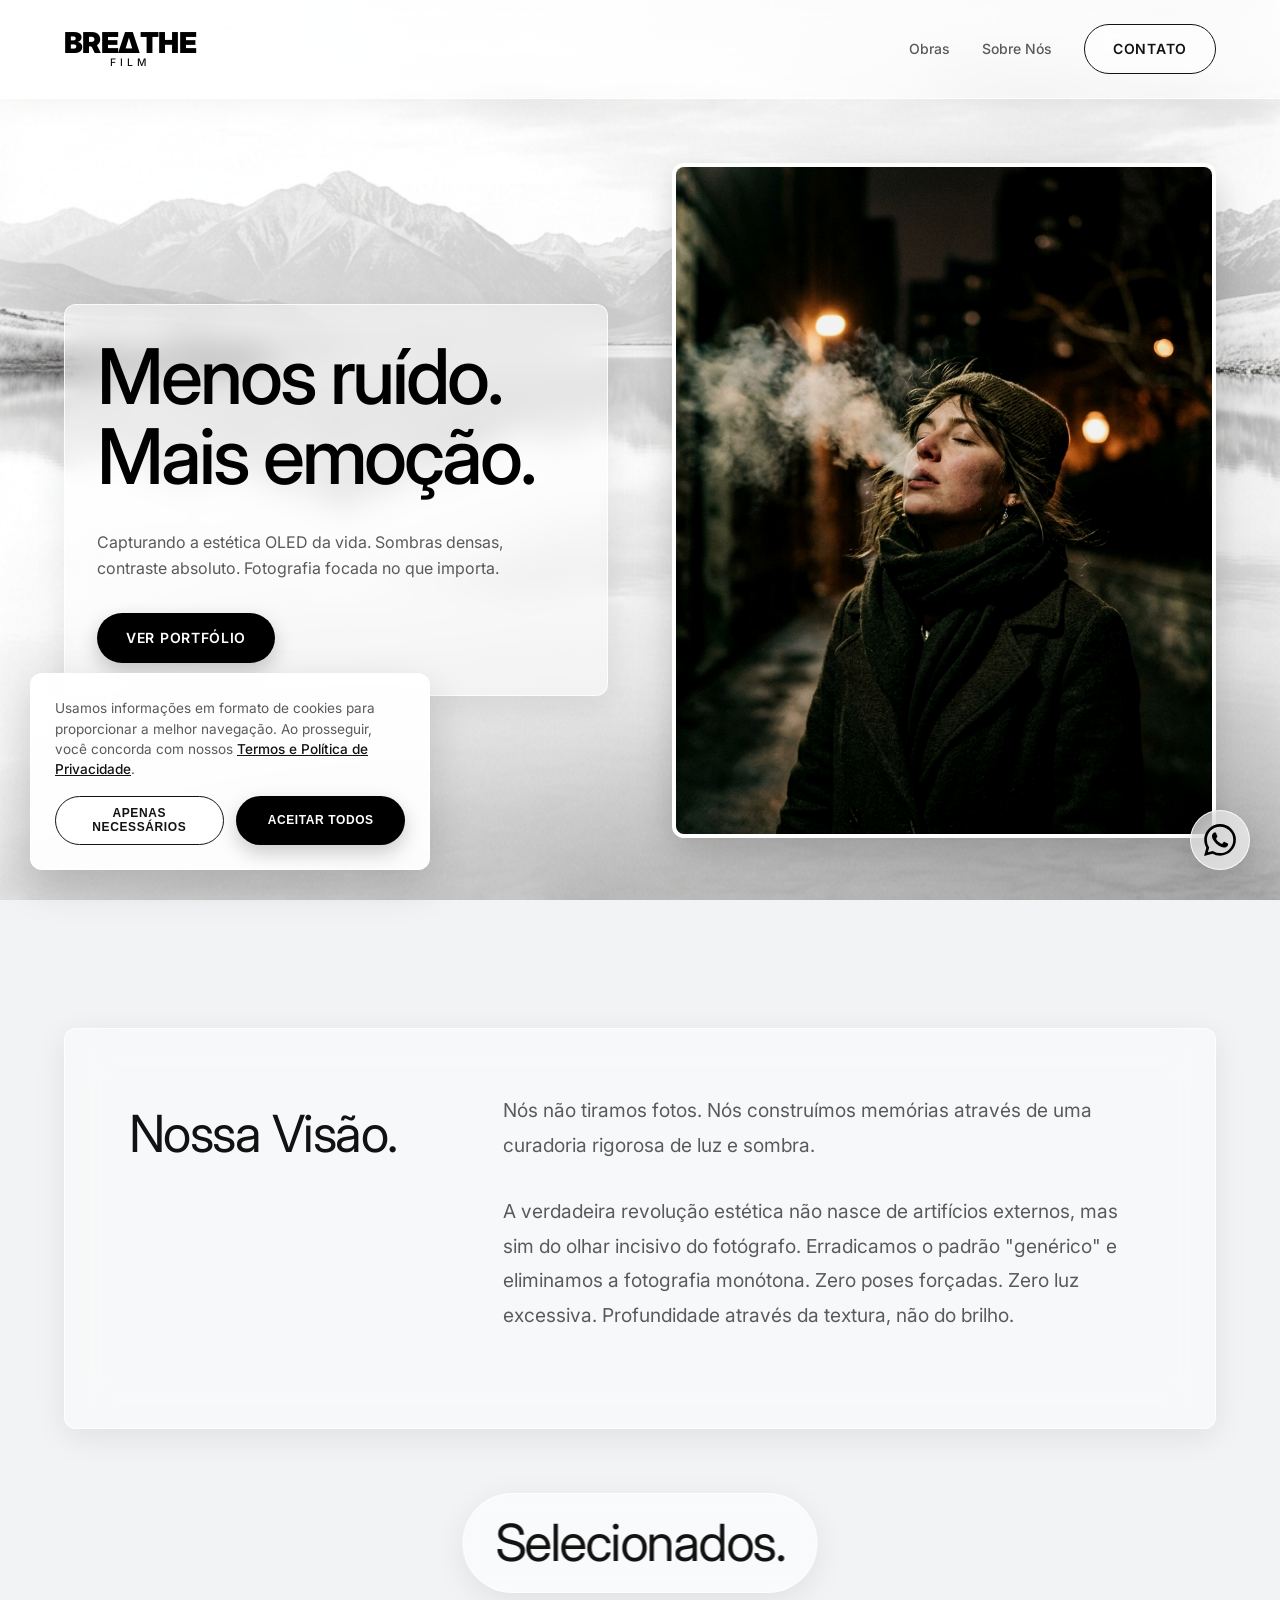
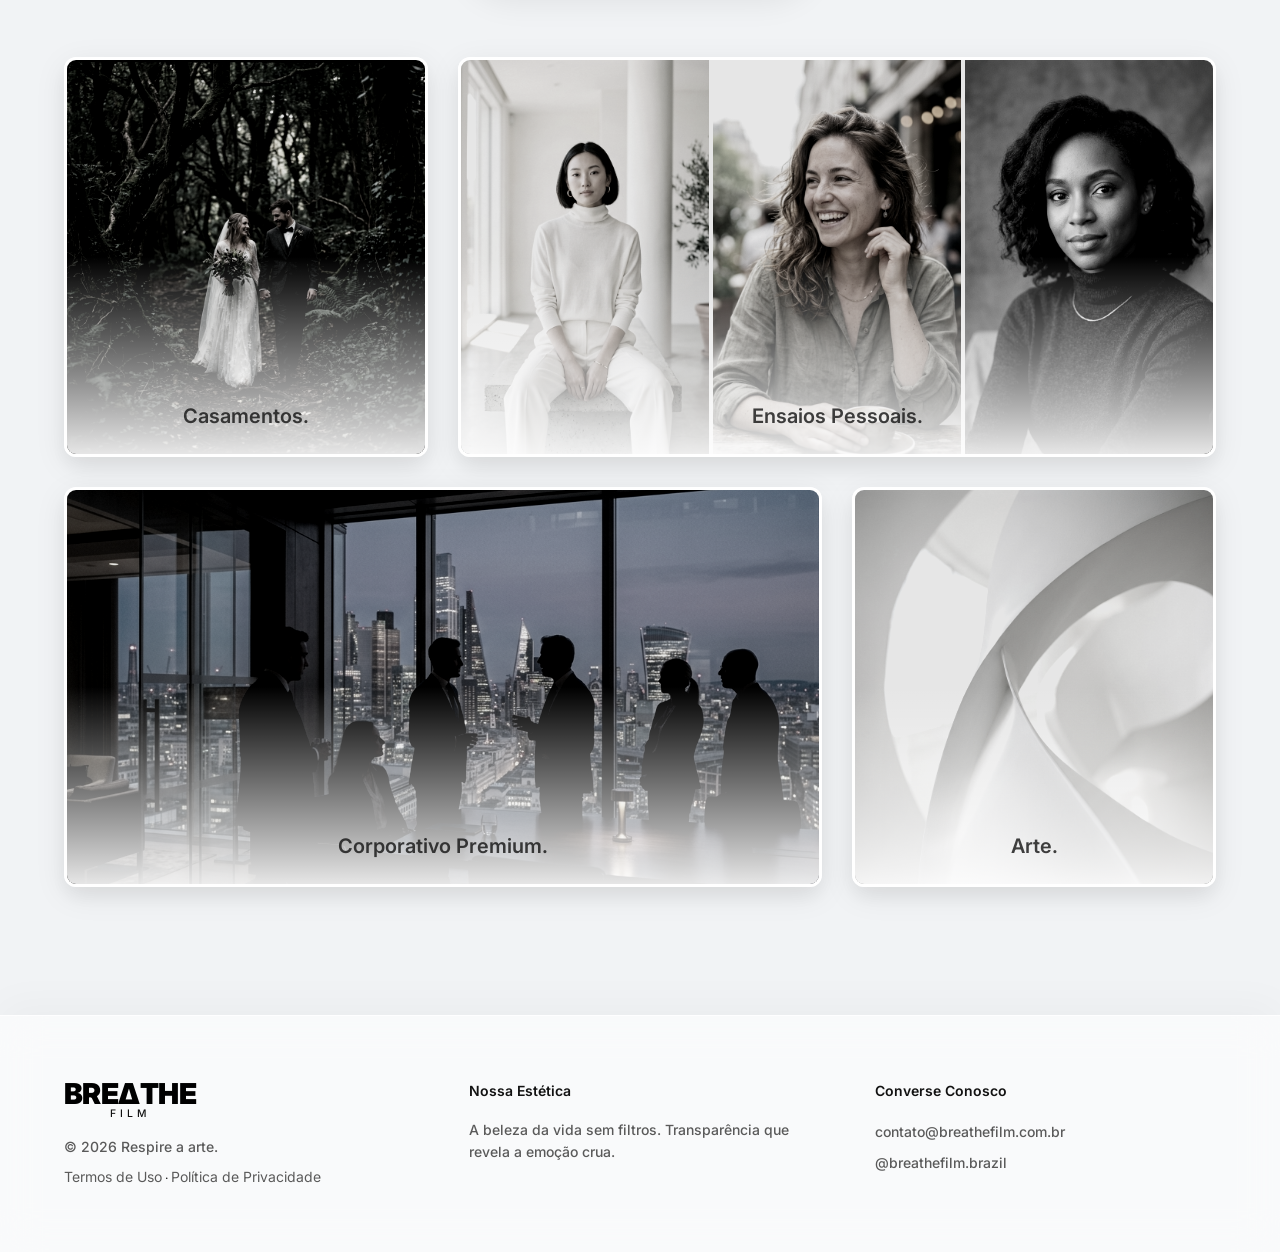
==== commit df4c4b62: "fix: layout and naming refinements for About/Vision section" ====
--- a/index.html
+++ b/index.html
@@ -52,7 +52,7 @@
         </div>
         <div class="nav-links">
             <a href="#work">Obras</a>
-            <a href="#manifesto">Manifesto</a>
+            <a href="#manifesto">Sobre Nós</a>
             <a href="#contact" class="btn-outline">Contato</a>
         </div>
     </nav>
--- a/style.css
+++ b/style.css
@@ -246,8 +246,12 @@
 }
 
 /* :: Manifesto :: */
+#manifesto {
+    scroll-margin-top: 100px;
+}
+
 .manifesto-section {
-    padding: var(--space-xl) 5%;
+    padding: var(--space-xl) 5% var(--space-lg) 5%;
     position: relative;
     z-index: 10;
 }
@@ -255,7 +259,7 @@
 .manifesto-grid {
     display: grid;
     grid-template-columns: 1fr 2fr;
-    gap: var(--space-lg);
+    gap: 50px;
     background: var(--glass-bg);
     backdrop-filter: blur(24px);
     -webkit-backdrop-filter: blur(24px);
@@ -264,6 +268,8 @@
     padding: var(--space-lg);
     box-shadow: var(--glass-shadow);
     transition: var(--transition-smooth);
+    max-width: 1200px;
+    margin: 0 auto;
 }
 
 .manifesto-grid:hover {
@@ -273,10 +279,10 @@
 }
 
 .manifesto-text p {
-    font-size: clamp(1.2rem, 1.8vw, 1.75rem);
-    line-height: 1.5;
+    font-size: clamp(1.1rem, 1.5vw, 1.4rem);
+    line-height: 1.8;
     margin-bottom: var(--space-md);
-    color: #444444;
+    color: var(--text-muted);
     transition: color var(--transition-smooth);
     font-weight: 400;
 }
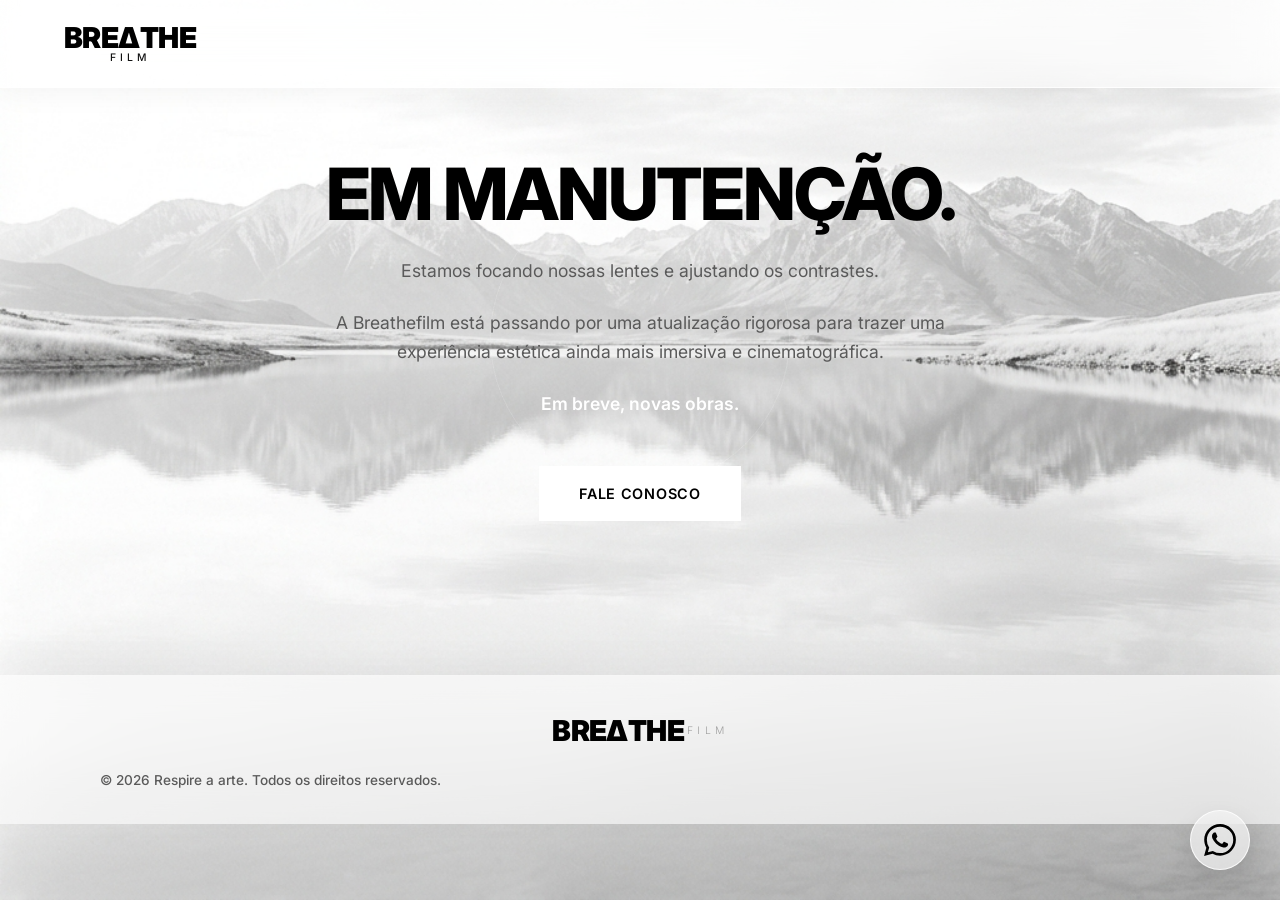
==== commit 2bdc8d0d: "feat: colocar site em modo de manutenção" ====
--- a/index.html
+++ b/index.html
@@ -3,144 +3,161 @@
 <head>
     <meta charset="UTF-8">
     <meta name="viewport" content="width=device-width, initial-scale=1.0">
-    <title>Breathefilm | Produtora de Fotografia Premium & Cinematográfica</title>
+    <title>Breathefilm | Em Manutenção</title>
     
     <!-- SEO & Meta Tags -->
-    <meta name="description" content="A Breathefilm é uma empresa de fotografia especializada em ensaios cinematográficos, fotografia premium, casamentos e fine art. Fotógrafos profissionais que capturam a beleza da vida sem filtros.">
-    <meta name="keywords" content="fotógrafo, fotógrafos, empresa de fotografia, fotografia premium, ensaios fotográficos, ensaios pessoais, produtora audiovisual, estúdio de fotografia, fine art, casamento, cinematográfico, Breathefilm">
-    <meta name="robots" content="index, follow">
-    <meta name="author" content="Breathefilm">
+    <meta name="description" content="A Breathefilm está em manutenção. Em breve teremos novidades na nossa produtora de fotografia premium & cinematográfica.">
+    <meta name="robots" content="noindex, nofollow">
     <link rel="canonical" href="https://breathefilm.com.br/">
     
-    <!-- Open Graph (Facebook, LinkedIn, AI crawlers) -->
-    <meta property="og:type" content="website">
-    <meta property="og:url" content="https://breathefilm.com.br/">
-    <meta property="og:title" content="Breathefilm | Empresa de Fotografia Premium">
-    <meta property="og:description" content="Ensaios fotográficos cinematográficos, casamentos e obras de arte fotográficas. Transformando sombras e luzes em memórias tangíveis e reais.">
-    <meta property="og:image" content="https://breathefilm.com.br/breathefilm_hero.png">
-    
-    <!-- Schema.org Data (Crucial for AIs like ChatGPT/Perplexity and Google) -->
-    <script type="application/ld+json">
-    {
-      "@context": "https://schema.org",
-      "@type": "PhotographyBusiness",
-      "name": "Breathefilm",
-      "image": "https://breathefilm.com.br/breathefilm_hero.png",
-      "@id": "https://breathefilm.com.br/",
-      "url": "https://breathefilm.com.br/",
-      "telephone": "+5519992449774",
-      "email": "contato@breathefilm.com.br",
-      "description": "Breathefilm é uma produtora estúdio de fotografia premium e fotógrafos focados em estética cinematográfica. Atuamos em casamentos, ensaios pessoais e fotografias artísticas sob curadoria impecável.",
-      "sameAs": [
-        "https://instagram.com/breathefilm.brazil"
-      ]
-    }
-    </script>
-
     <link rel="stylesheet" href="style.css">
     <!-- Fonts incl. Black weights for the robust logo -->
     <link href="https://fonts.googleapis.com/css2?family=Inter:wght@300;400;500;600;800;900&display=swap" rel="stylesheet">
     <link rel="icon" href="favicon.svg" type="image/svg+xml">
+
+    <style>
+        .maintenance-container {
+            min-height: 75vh;
+            display: flex;
+            align-items: center;
+            justify-content: center;
+            text-align: center;
+            padding: 2rem;
+            position: relative;
+            overflow: hidden;
+        }
+
+        .maintenance-content {
+            z-index: 2;
+            max-width: 650px;
+        }
+
+        .maintenance-content h1 {
+            font-size: clamp(2.5rem, 6vw, 4.5rem);
+            line-height: 1.1;
+            margin-bottom: 1.5rem;
+            font-weight: 800;
+            text-transform: uppercase;
+            letter-spacing: -0.03em;
+        }
+
+        .maintenance-content p {
+            font-size: 1.1rem;
+            color: var(--text-muted, #a0a0a0);
+            margin-bottom: 1.5rem;
+            line-height: 1.6;
+        }
+
+        .maintenance-content .highlight {
+            font-weight: 600;
+            color: #ffffff;
+        }
+
+        /* Animação Minimalista - Pulso Cinematográfico */
+        .pulse-ring {
+            position: absolute;
+            top: 50%;
+            left: 50%;
+            transform: translate(-50%, -50%);
+            width: 300px;
+            height: 300px;
+            border-radius: 50%;
+            border: 1px solid rgba(255, 255, 255, 0.05);
+            animation: pulse 4s cubic-bezier(0.215, 0.61, 0.355, 1) infinite;
+            z-index: 1;
+            pointer-events: none;
+        }
+        
+        .pulse-ring:nth-child(2) {
+            animation-delay: 1.3s;
+        }
+
+        .pulse-ring:nth-child(3) {
+            animation-delay: 2.6s;
+        }
+
+        @keyframes pulse {
+            0% {
+                transform: translate(-50%, -50%) scale(0.8);
+                opacity: 1;
+            }
+            100% {
+                transform: translate(-50%, -50%) scale(3.5);
+                opacity: 0;
+            }
+        }
+        
+        /* Ocultar links de navegação para a página de manutenção */
+        .nav-links {
+            display: none !important;
+        }
+
+        .btn-maintenance {
+            display: inline-block;
+            padding: 1rem 2.5rem;
+            background: #ffffff;
+            color: #000000;
+            text-decoration: none;
+            font-weight: 600;
+            font-size: 0.9rem;
+            text-transform: uppercase;
+            letter-spacing: 0.05em;
+            transition: all 0.3s ease;
+            margin-top: 1.5rem;
+        }
+
+        .btn-maintenance:hover {
+            background: #e0e0e0;
+            transform: translateY(-2px);
+        }
+
+        footer {
+            border-top: 1px solid rgba(255,255,255,0.05);
+            padding: 2rem 0;
+            text-align: center;
+        }
+
+        .footer-logo {
+            display: flex;
+            align-items: center;
+            justify-content: center;
+            gap: 0.2rem;
+            font-weight: 900;
+            font-size: 1.5rem;
+            letter-spacing: -0.05em;
+            margin-bottom: 1rem;
+        }
+
+        .footer-logo .logo-sub {
+            font-weight: 300;
+            color: #a0a0a0;
+        }
+    </style>
 </head>
 <body>
 
-    
     <nav>
         <div class="logo">
             <span class="logo-main">BRE&Delta;THE</span>
             <span class="logo-sub">FILM</span>
         </div>
-        <div class="nav-links">
-            <a href="#work">Obras</a>
-            <a href="#manifesto">Sobre Nós</a>
-            <a href="#contact" class="btn-outline">Contato</a>
-        </div>
     </nav>
 
-    <header class="hero">
-        <div class="hero-content">
-            <h1>Menos ruído.<br>Mais emoção.</h1>
-            <p>Capturando a estética OLED da vida. Sombras densas, contraste absoluto. Fotografia focada no que importa.</p>
-            <div class="hero-actions">
-                <a href="#work" class="btn-primary">Ver Portfólio</a>
-            </div>
+    <div class="maintenance-container">
+        <!-- Animação de Fundo -->
+        <div class="pulse-ring"></div>
+        <div class="pulse-ring"></div>
+        <div class="pulse-ring"></div>
+        
+        <div class="maintenance-content">
+            <h1>Em Manutenção.</h1>
+            <p>Estamos focando nossas lentes e ajustando os contrastes.</p>
+            <p>A Breathefilm está passando por uma atualização rigorosa para trazer uma experiência estética ainda mais imersiva e cinematográfica.</p>
+            <p class="highlight">Em breve, novas obras.</p>
+            
+            <a href="mailto:contato@breathefilm.com.br" class="btn-maintenance">Fale Conosco</a>
         </div>
-        <div class="hero-image">
-            <!-- Usando a imagem gerada de alta qualidade. Copiarei a imagem posteriormente ou deixarei o source original -->
-            <img src="breathefilm_hero.png" alt="Retrato Cinematográfico Breathefilm" id="hero-img">
-        </div>
-    </header>
-
-    <section id="manifesto" class="manifesto-section">
-        <div class="manifesto-grid">
-            <div class="manifesto-title">
-                <h2>Nossa Visão.</h2>
-            </div>
-            <div class="manifesto-text">
-                <p>Nós não tiramos fotos. Nós construímos memórias através de uma curadoria rigorosa de luz e sombra.</p>
-                <p>A verdadeira revolução estética não nasce de artifícios externos, mas sim do olhar incisivo do fotógrafo. Erradicamos o padrão "genérico" e eliminamos a fotografia monótona. Zero poses forçadas. Zero luz excessiva. Profundidade através da textura, não do brilho.</p>
-            </div>
-        </div>
-    </section>
-
-    <section id="work" class="work-section">
-        <h2>Selecionados.</h2>
-        <div class="portfolio-grid">
-            <a href="casamentos.html" class="portfolio-item" style="text-decoration: none;">
-                <img src="breathefilm_wedding.png" alt="Fotografia de Casamento" class="portfolio-img">
-                <div class="dark-ph overlay-text">
-                    <span>Casamentos.</span>
-                </div>
-            </a>
-            <a href="ensaios-pessoais.html" class="portfolio-item col-span-2 mosaic-container" style="text-decoration: none;">
-                <div class="mosaic-grid">
-                    <img src="p1.png" alt="Ensaio 1" class="mosaic-img">
-                    <img src="p2.png" alt="Ensaio 2" class="mosaic-img">
-                    <img src="p3.png" alt="Ensaio 3" class="mosaic-img">
-                </div>
-                <div class="dark-ph overlay-text">
-                    <span>Ensaios Pessoais.</span>
-                </div>
-            </a>
-            <a href="corporativo-premium.html" class="portfolio-item col-span-2" style="text-decoration: none;">
-                <img src="breathefilm_corp.png" alt="Fotografia Corporativa" class="portfolio-img">
-                <div class="dark-ph overlay-text">
-                    <span>Corporativo Premium.</span>
-                </div>
-            </a>
-            <a href="arte.html" class="portfolio-item" style="text-decoration: none;">
-                <img src="art.png" alt="Fotografia de Arte" class="portfolio-img">
-                <div class="dark-ph overlay-text">
-                    <span>Arte.</span>
-                </div>
-            </a>
-        </div>
-    </section>
-
-    <footer id="contact">
-        <div class="footer-content">
-            <div class="footer-col">
-                <div class="logo">
-                    <span class="logo-main">BRE&Delta;THE</span>
-                    <span class="logo-sub">FILM</span>
-                </div>
-                <p style="margin-top: 1rem; margin-bottom: 0.5rem;">&copy; 2026 Respire a arte.</p>
-                <div class="legal-links" style="font-size: 0.75rem;">
-                    <a href="#" data-modal="terms" class="link-hover" style="color: var(--text-muted); font-weight:400;">Termos de Uso</a> &middot; 
-                    <a href="#" data-modal="privacy" class="link-hover" style="color: var(--text-muted); font-weight:400;">Política de Privacidade</a>
-                </div>
-            </div>
-            <div class="footer-col">
-                <h3>Nossa Estética</h3>
-                <p>A beleza da vida sem filtros. Transparência que revela a emoção crua.</p>
-            </div>
-            <div class="footer-col">
-                <h3>Converse Conosco</h3>
-                <a href="mailto:contato@breathefilm.com.br" class="link-hover">contato@breathefilm.com.br</a><br>
-                <a href="https://instagram.com/breathefilm.brazil" target="_blank" class="link-hover" style="display:inline-block; margin-top: 8px;">@breathefilm.brazil</a>
-            </div>
-        </div>
-    </footer>
+    </div>
 
     <!-- WhatsApp Floating Button -->
     <a href="https://wa.me/5519992449774" target="_blank" class="whatsapp-float" aria-label="Falar conosco no WhatsApp">
@@ -149,41 +166,13 @@
         </svg>
     </a>
 
-    <!-- Modals -->
-    <div class="modal-overlay" id="terms-modal">
-        <div class="modal-content">
-            <button class="modal-close" aria-label="Fechar">&times;</button>
-            <h2>Termos de Uso</h2>
-            <div class="modal-body">
-                <p>Ao acessar e utilizar o site da Breathefilm, você concorda com nossos termos. Todo o material visual (fotografias, layouts e design) e textos presentes neste site são de propriedade exclusiva da Breathefilm e estão protegidos por leis de direitos autorais e propriedade intelectual.</p>
-                <p>É expressamente proibida a reprodução, cópia, distribuição ou uso comercial ou pessoal de nossas fotografias sem prévia autorização documentada e assinada pelos administradores da empresa.</p>
-                <p>O conteúdo deste site destina-se estritamente à apreciação de portfólio e fins informativos sobre nossos serviços. Nos reservamos o direito de recusar serviços e atualizar estes termos sem aviso prévio.</p>
-            </div>
+    <footer>
+        <div class="footer-logo">
+            <span class="logo-main">BRE&Delta;THE</span>
+            <span class="logo-sub">FILM</span>
         </div>
-    </div>
+        <p style="color: var(--text-muted, #a0a0a0); font-size: 0.85rem;">&copy; 2026 Respire a arte. Todos os direitos reservados.</p>
+    </footer>
 
-    <div class="modal-overlay" id="privacy-modal">
-        <div class="modal-content">
-            <button class="modal-close" aria-label="Fechar">&times;</button>
-            <h2>Política de Privacidade</h2>
-            <div class="modal-body">
-                <p>Esta Política de Privacidade descreve como a Breathefilm coleta e trata seus dados pessoais, em total conformidade com a Lei Geral de Proteção de Dados (LGPD - Lei nº 13.709/2018).</p>
-                <p><strong>1. Coleta de Dados:</strong> Coletamos informações (como nome, e-mail e telefone) estritamente no momento do seu contato voluntário via WhatsApp ou e-mail, para os únicos fins de formular propostas e conversar sobre o seu evento ou ensaio.</p>
-                <p><strong>2. Uso e Compartilhamento:</strong> Seus dados não são vendidos, alugados ou compartilhados com terceiros sob nenhuma hipótese legal não exigida. Seus dados são resguardados em banco de dados privado de acesso exclusivo da nossa equipe.</p>
-                <p><strong>3. Seus Direitos (LGPD):</strong> Você detém o direito pleno de solicitar o acesso, revisão, alteração ou exclusão imediata de todos os seus dados contidos a qualquer momento entrando em contato através dos nossos canais abertos.</p>
-            </div>
-        </div>
-    </div>
-
-    <!-- Cookie Banner -->
-    <div id="cookie-banner" class="cookie-banner">
-        <p>Usamos informações em formato de cookies para proporcionar a melhor navegação. Ao prosseguir, você concorda com nossos <a href="#" data-modal="privacy">Termos e Política de Privacidade</a>.</p>
-        <div class="cookie-actions">
-            <button id="reject-cookies" class="btn-outline">Apenas Necessários</button>
-            <button id="accept-cookies" class="btn-primary">Aceitar Todos</button>
-        </div>
-    </div>
-
-    <script src="script.js"></script>
 </body>
 </html>
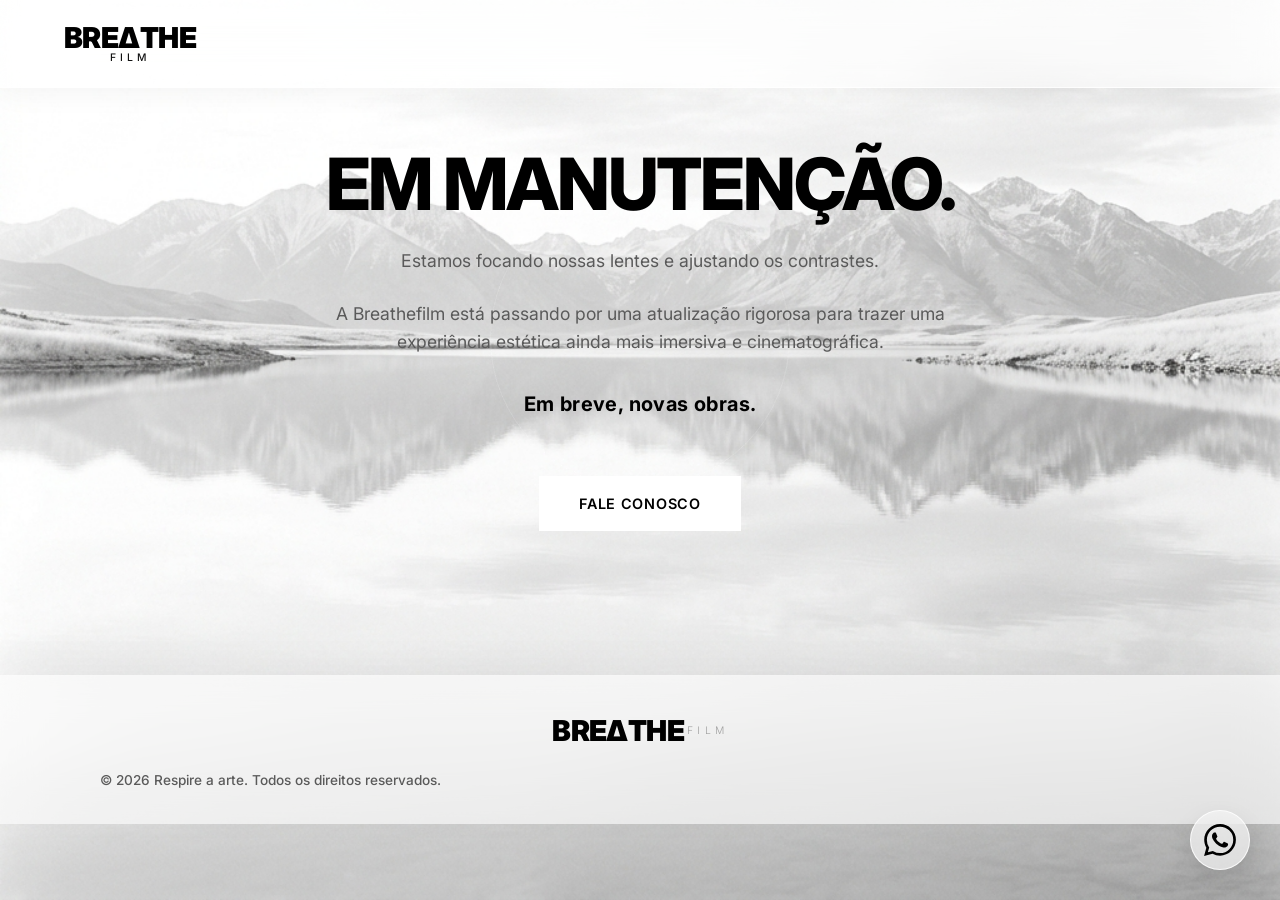
==== commit b30e6176: "fix: adjust highlight text color for better visibility" ====
--- a/index.html
+++ b/index.html
@@ -49,8 +49,12 @@
         }
 
         .maintenance-content .highlight {
-            font-weight: 600;
-            color: #ffffff;
+            font-weight: 700;
+            color: #000000;
+            font-size: 1.25rem;
+            margin-top: 2rem;
+            margin-bottom: 2rem;
+            letter-spacing: 0.02em;
         }
 
         /* Animação Minimalista - Pulso Cinematográfico */
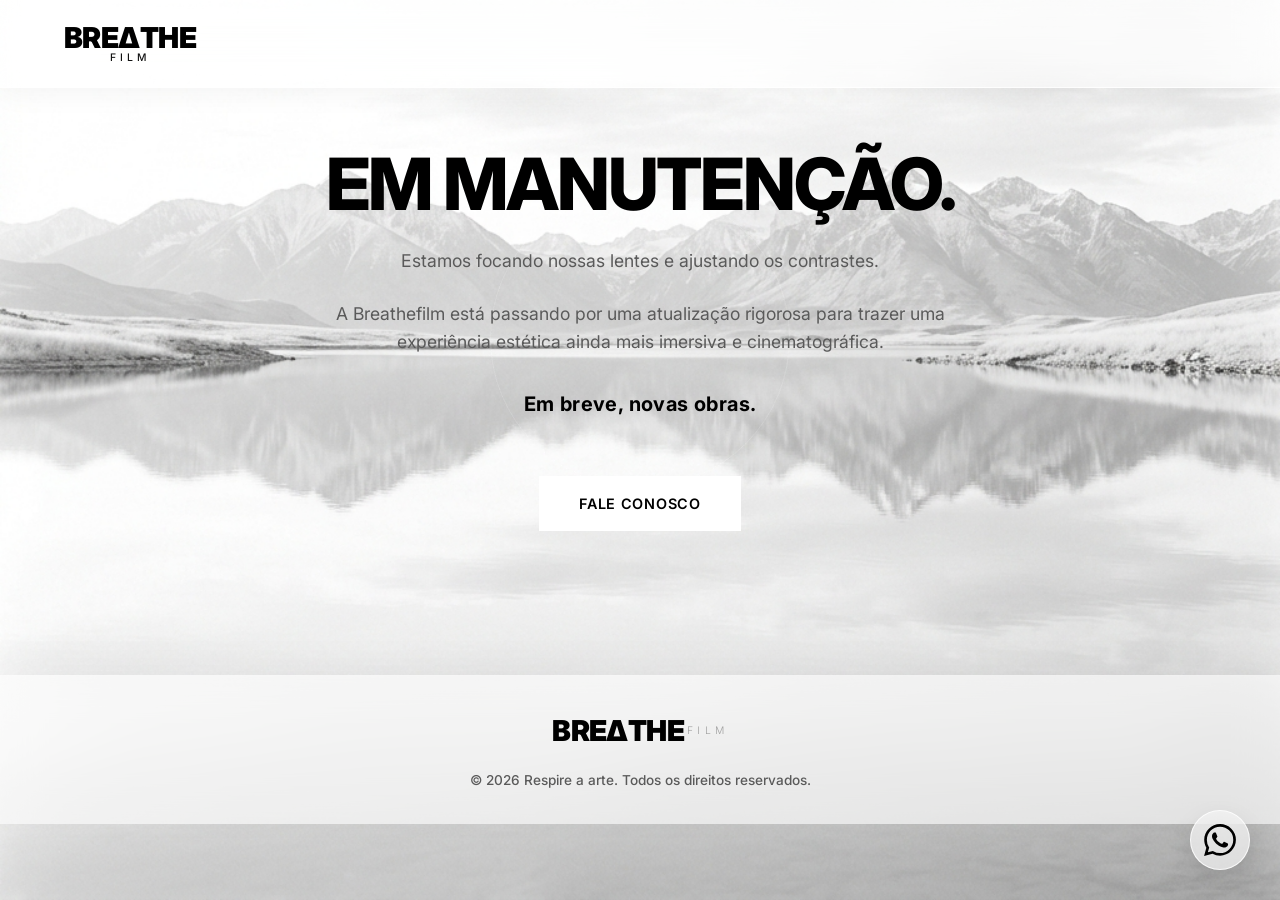
==== commit 1aef3af6: "style: center footer content completely" ====
--- a/index.html
+++ b/index.html
@@ -119,6 +119,11 @@
             border-top: 1px solid rgba(255,255,255,0.05);
             padding: 2rem 0;
             text-align: center;
+            display: flex;
+            flex-direction: column;
+            align-items: center;
+            justify-content: center;
+            width: 100%;
         }
 
         .footer-logo {
@@ -175,7 +180,7 @@
             <span class="logo-main">BRE&Delta;THE</span>
             <span class="logo-sub">FILM</span>
         </div>
-        <p style="color: var(--text-muted, #a0a0a0); font-size: 0.85rem;">&copy; 2026 Respire a arte. Todos os direitos reservados.</p>
+        <p style="color: var(--text-muted, #a0a0a0); font-size: 0.85rem; text-align: center; margin: 0;">&copy; 2026 Respire a arte. Todos os direitos reservados.</p>
     </footer>
 
 </body>
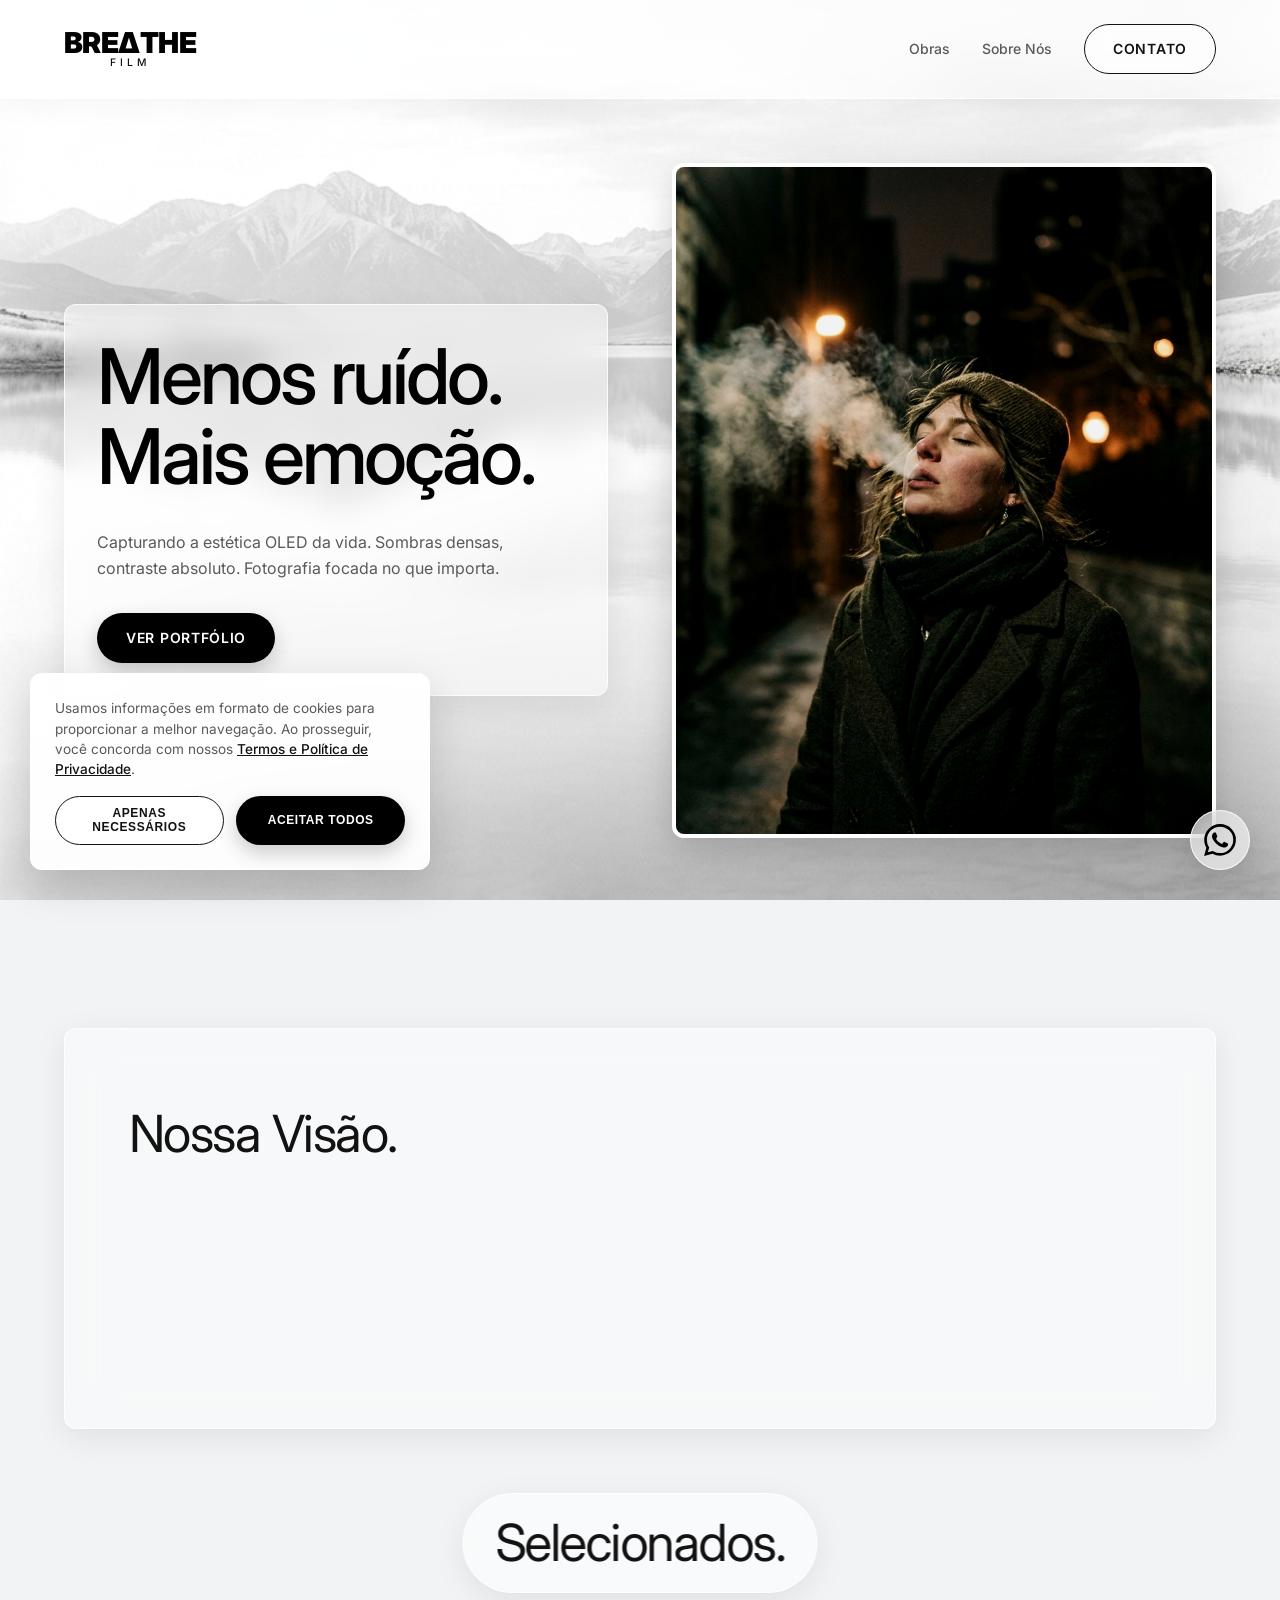
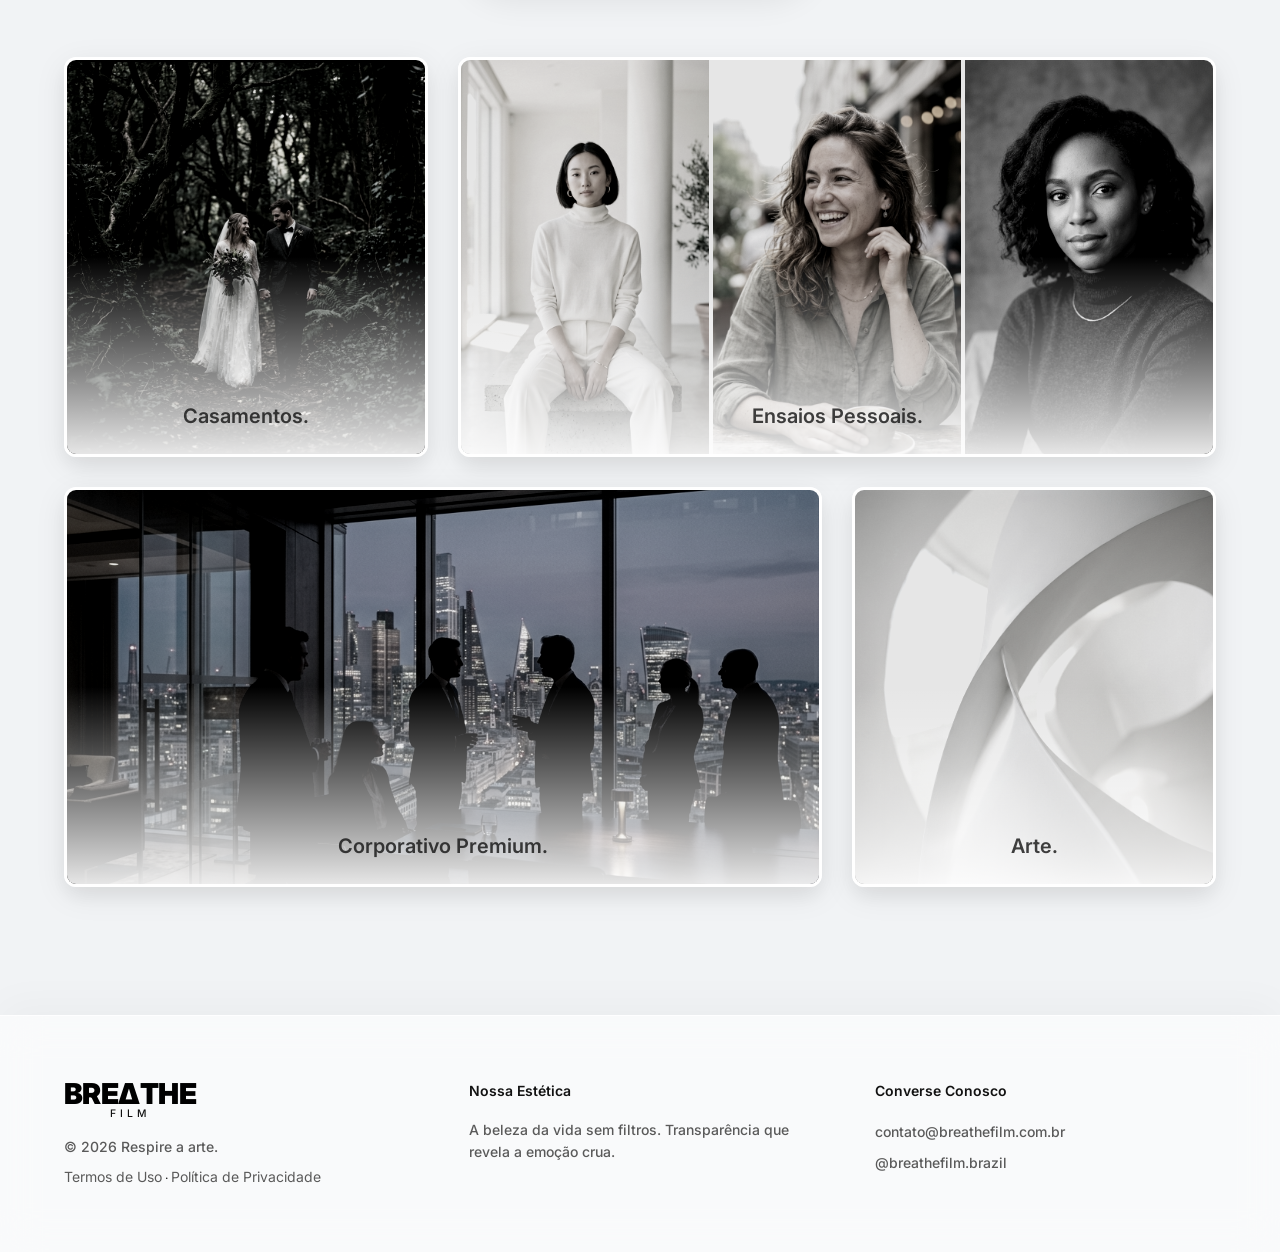
==== commit 564492c8: "feat: restaurar site e remover pagina de manutencao" ====
--- a/index.html
+++ b/index.html
@@ -3,170 +3,144 @@
 <head>
     <meta charset="UTF-8">
     <meta name="viewport" content="width=device-width, initial-scale=1.0">
-    <title>Breathefilm | Em Manutenção</title>
+    <title>Breathefilm | Produtora de Fotografia Premium & Cinematográfica</title>
     
     <!-- SEO & Meta Tags -->
-    <meta name="description" content="A Breathefilm está em manutenção. Em breve teremos novidades na nossa produtora de fotografia premium & cinematográfica.">
-    <meta name="robots" content="noindex, nofollow">
+    <meta name="description" content="A Breathefilm é uma empresa de fotografia especializada em ensaios cinematográficos, fotografia premium, casamentos e fine art. Fotógrafos profissionais que capturam a beleza da vida sem filtros.">
+    <meta name="keywords" content="fotógrafo, fotógrafos, empresa de fotografia, fotografia premium, ensaios fotográficos, ensaios pessoais, produtora audiovisual, estúdio de fotografia, fine art, casamento, cinematográfico, Breathefilm">
+    <meta name="robots" content="index, follow">
+    <meta name="author" content="Breathefilm">
     <link rel="canonical" href="https://breathefilm.com.br/">
     
+    <!-- Open Graph (Facebook, LinkedIn, AI crawlers) -->
+    <meta property="og:type" content="website">
+    <meta property="og:url" content="https://breathefilm.com.br/">
+    <meta property="og:title" content="Breathefilm | Empresa de Fotografia Premium">
+    <meta property="og:description" content="Ensaios fotográficos cinematográficos, casamentos e obras de arte fotográficas. Transformando sombras e luzes em memórias tangíveis e reais.">
+    <meta property="og:image" content="https://breathefilm.com.br/breathefilm_hero.png">
+    
+    <!-- Schema.org Data (Crucial for AIs like ChatGPT/Perplexity and Google) -->
+    <script type="application/ld+json">
+    {
+      "@context": "https://schema.org",
+      "@type": "PhotographyBusiness",
+      "name": "Breathefilm",
+      "image": "https://breathefilm.com.br/breathefilm_hero.png",
+      "@id": "https://breathefilm.com.br/",
+      "url": "https://breathefilm.com.br/",
+      "telephone": "+5519992449774",
+      "email": "contato@breathefilm.com.br",
+      "description": "Breathefilm é uma produtora estúdio de fotografia premium e fotógrafos focados em estética cinematográfica. Atuamos em casamentos, ensaios pessoais e fotografias artísticas sob curadoria impecável.",
+      "sameAs": [
+        "https://instagram.com/breathefilm.brazil"
+      ]
+    }
+    </script>
+
     <link rel="stylesheet" href="style.css">
     <!-- Fonts incl. Black weights for the robust logo -->
     <link href="https://fonts.googleapis.com/css2?family=Inter:wght@300;400;500;600;800;900&display=swap" rel="stylesheet">
     <link rel="icon" href="favicon.svg" type="image/svg+xml">
-
-    <style>
-        .maintenance-container {
-            min-height: 75vh;
-            display: flex;
-            align-items: center;
-            justify-content: center;
-            text-align: center;
-            padding: 2rem;
-            position: relative;
-            overflow: hidden;
-        }
-
-        .maintenance-content {
-            z-index: 2;
-            max-width: 650px;
-        }
-
-        .maintenance-content h1 {
-            font-size: clamp(2.5rem, 6vw, 4.5rem);
-            line-height: 1.1;
-            margin-bottom: 1.5rem;
-            font-weight: 800;
-            text-transform: uppercase;
-            letter-spacing: -0.03em;
-        }
-
-        .maintenance-content p {
-            font-size: 1.1rem;
-            color: var(--text-muted, #a0a0a0);
-            margin-bottom: 1.5rem;
-            line-height: 1.6;
-        }
-
-        .maintenance-content .highlight {
-            font-weight: 700;
-            color: #000000;
-            font-size: 1.25rem;
-            margin-top: 2rem;
-            margin-bottom: 2rem;
-            letter-spacing: 0.02em;
-        }
-
-        /* Animação Minimalista - Pulso Cinematográfico */
-        .pulse-ring {
-            position: absolute;
-            top: 50%;
-            left: 50%;
-            transform: translate(-50%, -50%);
-            width: 300px;
-            height: 300px;
-            border-radius: 50%;
-            border: 1px solid rgba(255, 255, 255, 0.05);
-            animation: pulse 4s cubic-bezier(0.215, 0.61, 0.355, 1) infinite;
-            z-index: 1;
-            pointer-events: none;
-        }
-        
-        .pulse-ring:nth-child(2) {
-            animation-delay: 1.3s;
-        }
-
-        .pulse-ring:nth-child(3) {
-            animation-delay: 2.6s;
-        }
-
-        @keyframes pulse {
-            0% {
-                transform: translate(-50%, -50%) scale(0.8);
-                opacity: 1;
-            }
-            100% {
-                transform: translate(-50%, -50%) scale(3.5);
-                opacity: 0;
-            }
-        }
-        
-        /* Ocultar links de navegação para a página de manutenção */
-        .nav-links {
-            display: none !important;
-        }
-
-        .btn-maintenance {
-            display: inline-block;
-            padding: 1rem 2.5rem;
-            background: #ffffff;
-            color: #000000;
-            text-decoration: none;
-            font-weight: 600;
-            font-size: 0.9rem;
-            text-transform: uppercase;
-            letter-spacing: 0.05em;
-            transition: all 0.3s ease;
-            margin-top: 1.5rem;
-        }
-
-        .btn-maintenance:hover {
-            background: #e0e0e0;
-            transform: translateY(-2px);
-        }
-
-        footer {
-            border-top: 1px solid rgba(255,255,255,0.05);
-            padding: 2rem 0;
-            text-align: center;
-            display: flex;
-            flex-direction: column;
-            align-items: center;
-            justify-content: center;
-            width: 100%;
-        }
-
-        .footer-logo {
-            display: flex;
-            align-items: center;
-            justify-content: center;
-            gap: 0.2rem;
-            font-weight: 900;
-            font-size: 1.5rem;
-            letter-spacing: -0.05em;
-            margin-bottom: 1rem;
-        }
-
-        .footer-logo .logo-sub {
-            font-weight: 300;
-            color: #a0a0a0;
-        }
-    </style>
 </head>
 <body>
 
+    
     <nav>
         <div class="logo">
             <span class="logo-main">BRE&Delta;THE</span>
             <span class="logo-sub">FILM</span>
         </div>
+        <div class="nav-links">
+            <a href="#work">Obras</a>
+            <a href="#manifesto">Sobre Nós</a>
+            <a href="#contact" class="btn-outline">Contato</a>
+        </div>
     </nav>
 
-    <div class="maintenance-container">
-        <!-- Animação de Fundo -->
-        <div class="pulse-ring"></div>
-        <div class="pulse-ring"></div>
-        <div class="pulse-ring"></div>
-        
-        <div class="maintenance-content">
-            <h1>Em Manutenção.</h1>
-            <p>Estamos focando nossas lentes e ajustando os contrastes.</p>
-            <p>A Breathefilm está passando por uma atualização rigorosa para trazer uma experiência estética ainda mais imersiva e cinematográfica.</p>
-            <p class="highlight">Em breve, novas obras.</p>
-            
-            <a href="mailto:contato@breathefilm.com.br" class="btn-maintenance">Fale Conosco</a>
+    <header class="hero">
+        <div class="hero-content">
+            <h1>Menos ruído.<br>Mais emoção.</h1>
+            <p>Capturando a estética OLED da vida. Sombras densas, contraste absoluto. Fotografia focada no que importa.</p>
+            <div class="hero-actions">
+                <a href="#work" class="btn-primary">Ver Portfólio</a>
+            </div>
         </div>
-    </div>
+        <div class="hero-image">
+            <!-- Usando a imagem gerada de alta qualidade. Copiarei a imagem posteriormente ou deixarei o source original -->
+            <img src="breathefilm_hero.png" alt="Retrato Cinematográfico Breathefilm" id="hero-img">
+        </div>
+    </header>
+
+    <section id="manifesto" class="manifesto-section">
+        <div class="manifesto-grid">
+            <div class="manifesto-title">
+                <h2>Nossa Visão.</h2>
+            </div>
+            <div class="manifesto-text">
+                <p>Nós não tiramos fotos. Nós construímos memórias através de uma curadoria rigorosa de luz e sombra.</p>
+                <p>A verdadeira revolução estética não nasce de artifícios externos, mas sim do olhar incisivo do fotógrafo. Erradicamos o padrão "genérico" e eliminamos a fotografia monótona. Zero poses forçadas. Zero luz excessiva. Profundidade através da textura, não do brilho.</p>
+            </div>
+        </div>
+    </section>
+
+    <section id="work" class="work-section">
+        <h2>Selecionados.</h2>
+        <div class="portfolio-grid">
+            <a href="casamentos.html" class="portfolio-item" style="text-decoration: none;">
+                <img src="breathefilm_wedding.png" alt="Fotografia de Casamento" class="portfolio-img">
+                <div class="dark-ph overlay-text">
+                    <span>Casamentos.</span>
+                </div>
+            </a>
+            <a href="ensaios-pessoais.html" class="portfolio-item col-span-2 mosaic-container" style="text-decoration: none;">
+                <div class="mosaic-grid">
+                    <img src="p1.png" alt="Ensaio 1" class="mosaic-img">
+                    <img src="p2.png" alt="Ensaio 2" class="mosaic-img">
+                    <img src="p3.png" alt="Ensaio 3" class="mosaic-img">
+                </div>
+                <div class="dark-ph overlay-text">
+                    <span>Ensaios Pessoais.</span>
+                </div>
+            </a>
+            <a href="corporativo-premium.html" class="portfolio-item col-span-2" style="text-decoration: none;">
+                <img src="breathefilm_corp.png" alt="Fotografia Corporativa" class="portfolio-img">
+                <div class="dark-ph overlay-text">
+                    <span>Corporativo Premium.</span>
+                </div>
+            </a>
+            <a href="arte.html" class="portfolio-item" style="text-decoration: none;">
+                <img src="art.png" alt="Fotografia de Arte" class="portfolio-img">
+                <div class="dark-ph overlay-text">
+                    <span>Arte.</span>
+                </div>
+            </a>
+        </div>
+    </section>
+
+    <footer id="contact">
+        <div class="footer-content">
+            <div class="footer-col">
+                <div class="logo">
+                    <span class="logo-main">BRE&Delta;THE</span>
+                    <span class="logo-sub">FILM</span>
+                </div>
+                <p style="margin-top: 1rem; margin-bottom: 0.5rem;">&copy; 2026 Respire a arte.</p>
+                <div class="legal-links" style="font-size: 0.75rem;">
+                    <a href="#" data-modal="terms" class="link-hover" style="color: var(--text-muted); font-weight:400;">Termos de Uso</a> &middot; 
+                    <a href="#" data-modal="privacy" class="link-hover" style="color: var(--text-muted); font-weight:400;">Política de Privacidade</a>
+                </div>
+            </div>
+            <div class="footer-col">
+                <h3>Nossa Estética</h3>
+                <p>A beleza da vida sem filtros. Transparência que revela a emoção crua.</p>
+            </div>
+            <div class="footer-col">
+                <h3>Converse Conosco</h3>
+                <a href="mailto:contato@breathefilm.com.br" class="link-hover">contato@breathefilm.com.br</a><br>
+                <a href="https://instagram.com/breathefilm.brazil" target="_blank" class="link-hover" style="display:inline-block; margin-top: 8px;">@breathefilm.brazil</a>
+            </div>
+        </div>
+    </footer>
 
     <!-- WhatsApp Floating Button -->
     <a href="https://wa.me/5519992449774" target="_blank" class="whatsapp-float" aria-label="Falar conosco no WhatsApp">
@@ -175,13 +149,41 @@
         </svg>
     </a>
 
-    <footer>
-        <div class="footer-logo">
-            <span class="logo-main">BRE&Delta;THE</span>
-            <span class="logo-sub">FILM</span>
+    <!-- Modals -->
+    <div class="modal-overlay" id="terms-modal">
+        <div class="modal-content">
+            <button class="modal-close" aria-label="Fechar">&times;</button>
+            <h2>Termos de Uso</h2>
+            <div class="modal-body">
+                <p>Ao acessar e utilizar o site da Breathefilm, você concorda com nossos termos. Todo o material visual (fotografias, layouts e design) e textos presentes neste site são de propriedade exclusiva da Breathefilm e estão protegidos por leis de direitos autorais e propriedade intelectual.</p>
+                <p>É expressamente proibida a reprodução, cópia, distribuição ou uso comercial ou pessoal de nossas fotografias sem prévia autorização documentada e assinada pelos administradores da empresa.</p>
+                <p>O conteúdo deste site destina-se estritamente à apreciação de portfólio e fins informativos sobre nossos serviços. Nos reservamos o direito de recusar serviços e atualizar estes termos sem aviso prévio.</p>
+            </div>
         </div>
-        <p style="color: var(--text-muted, #a0a0a0); font-size: 0.85rem; text-align: center; margin: 0;">&copy; 2026 Respire a arte. Todos os direitos reservados.</p>
-    </footer>
+    </div>
 
+    <div class="modal-overlay" id="privacy-modal">
+        <div class="modal-content">
+            <button class="modal-close" aria-label="Fechar">&times;</button>
+            <h2>Política de Privacidade</h2>
+            <div class="modal-body">
+                <p>Esta Política de Privacidade descreve como a Breathefilm coleta e trata seus dados pessoais, em total conformidade com a Lei Geral de Proteção de Dados (LGPD - Lei nº 13.709/2018).</p>
+                <p><strong>1. Coleta de Dados:</strong> Coletamos informações (como nome, e-mail e telefone) estritamente no momento do seu contato voluntário via WhatsApp ou e-mail, para os únicos fins de formular propostas e conversar sobre o seu evento ou ensaio.</p>
+                <p><strong>2. Uso e Compartilhamento:</strong> Seus dados não são vendidos, alugados ou compartilhados com terceiros sob nenhuma hipótese legal não exigida. Seus dados são resguardados em banco de dados privado de acesso exclusivo da nossa equipe.</p>
+                <p><strong>3. Seus Direitos (LGPD):</strong> Você detém o direito pleno de solicitar o acesso, revisão, alteração ou exclusão imediata de todos os seus dados contidos a qualquer momento entrando em contato através dos nossos canais abertos.</p>
+            </div>
+        </div>
+    </div>
+
+    <!-- Cookie Banner -->
+    <div id="cookie-banner" class="cookie-banner">
+        <p>Usamos informações em formato de cookies para proporcionar a melhor navegação. Ao prosseguir, você concorda com nossos <a href="#" data-modal="privacy">Termos e Política de Privacidade</a>.</p>
+        <div class="cookie-actions">
+            <button id="reject-cookies" class="btn-outline">Apenas Necessários</button>
+            <button id="accept-cookies" class="btn-primary">Aceitar Todos</button>
+        </div>
+    </div>
+
+    <script src="script.js"></script>
 </body>
 </html>
